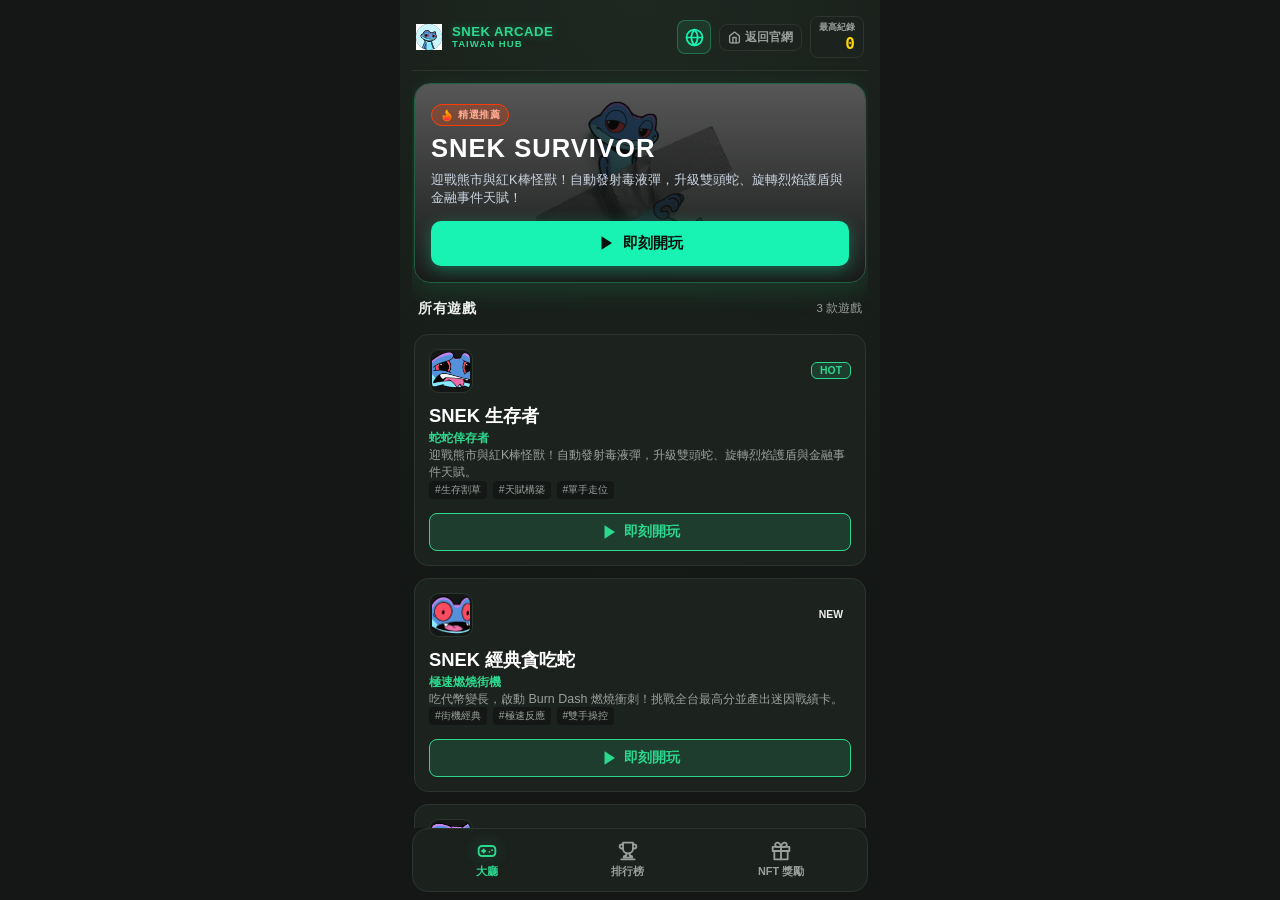
==== index.html @ 2b0ffa11 "deploy: build from Snek-Taiwan/web-game-code@4d75e9dde4fa12d580137df847d7a9fd43e0d3f2 Snek-Taiwan/we" ====
<!DOCTYPE html>
<html lang="zh-TW">
  <head>
    <meta charset="UTF-8" />
    <meta
      name="viewport"
      content="width=device-width, initial-scale=1.0, maximum-scale=1.0, user-scalable=no, viewport-fit=cover"
    />
    <meta name="apple-mobile-web-app-capable" content="yes" />
    <meta name="apple-mobile-web-app-status-bar-style" content="black-translucent" />
    <meta name="theme-color" content="#141715" />
    <title>SNEK Arcade | 台灣社群街機遊戲中心</title>
    <meta name="description" content="Cardano 最火熱的迷因遊戲大廳！即刻挑戰 SNEK Survivor 蛇蛇倖存者割草生存、SNEK Classic 貪食蛇與 SNEK Moon Run 登月衝天！" />

    <!-- Open Graph / Facebook / LINE / Telegram -->
    <meta property="og:type" content="website" />
    <meta property="og:url" content="https://www.snek.com.tw/game/" />
    <meta property="og:title" content="SNEK Arcade | 台灣社群街機遊戲中心" />
    <meta property="og:description" content="Cardano 最火熱的迷因遊戲大廳！即刻挑戰 SNEK Survivor 蛇蛇倖存者割草生存、SNEK Classic 貪食蛇與 SNEK Moon Run 登月衝天！" />
    <meta property="og:image" content="https://www.snek.com.tw/game/assets/banner/Snek%20Banana%201200x630.webp" />

    <!-- Twitter / X -->
    <meta name="twitter:card" content="summary_large_image" />
    <meta name="twitter:url" content="https://www.snek.com.tw/game/" />
    <meta name="twitter:title" content="SNEK Arcade | 台灣社群街機遊戲中心" />
    <meta name="twitter:description" content="Cardano 最火熱的迷因遊戲大廳！即刻挑戰 SNEK Survivor 蛇蛇倖存者割草生存、SNEK Classic 貪食蛇與 SNEK Moon Run 登月衝天！" />
    <meta name="twitter:image" content="https://www.snek.com.tw/game/assets/banner/Snek%20Banana%201200x630.webp" />

    <link rel="icon" type="image/svg+xml" href="./assets/token/Snek-Round-BG.svg" />
    <link rel="icon" type="image/x-icon" href="./favicon.ico" />
    <link rel="shortcut icon" href="./favicon.ico" />
    <link rel="apple-touch-icon" href="./assets/token/Snek-Round-BG.svg" />
    <script type="module" crossorigin src="./assets/index-CeaKxHdb.js"></script>
    <link rel="stylesheet" crossorigin href="./assets/index-CIVgGpfG.css">
  </head>
  <body>
    <div id="app"></div>
  </body>
</html>
---- assets/index-CIVgGpfG.css ----
:root{--bg-color:#141715;--surface-color:#1b211d;--surface-card:#1c221e;--surface-border:#2c362f;--surface-border-bright:#3e4c42;--primary-green:#2bd88e;--primary-glow:#2bd88e66;--accent-green:#18f2b2;--gold-color:gold;--danger-color:#ff1744;--fire-color:#ff3d00;--fire-glow:#ff3d0080;--text-main:#f0f0f0;--text-muted:#9aa19c;font-family:-apple-system,BlinkMacSystemFont,Segoe UI,Roboto,Helvetica,Arial,sans-serif}*{box-sizing:border-box;-webkit-user-select:none;user-select:none;-webkit-touch-callout:none;margin:0;padding:0}html,body{overscroll-behavior:none;background-color:var(--bg-color);width:100%;height:100dvh;max-height:100dvh;color:var(--text-main);overflow:hidden}body{justify-content:center;align-items:center;display:flex}#app{flex-direction:column;width:100%;min-width:0;max-width:min(100vw,480px);height:100dvh;display:flex;position:relative;overflow:hidden}.lobby-view{width:100%;height:100%;padding:max(8px, env(safe-area-inset-top)) 12px max(8px, env(safe-area-inset-bottom)) 12px;background:radial-gradient(circle at top,#1e2821 0%,#141715 70%);flex-direction:column;justify-content:space-between;display:flex}.lobby-header{border-bottom:1px solid var(--surface-border);flex-shrink:0;justify-content:space-between;align-items:center;width:100%;padding:8px 4px 12px;display:flex}.lobby-brand{color:inherit;cursor:pointer;-webkit-tap-highlight-color:#2bd88e33;align-items:center;gap:10px;text-decoration:none;transition:opacity .2s,transform .15s;display:flex}.lobby-brand:hover{opacity:.88;transform:translateY(-1px)}.lobby-brand:active{transform:scale(.97)}.brand-text-col{flex-direction:column;display:flex}.brand-badge{color:var(--primary-green);letter-spacing:1px;font-size:.6rem;font-weight:800}.lobby-header-right{flex-shrink:0;align-items:center;gap:8px;display:flex}.btn-back-website{background:var(--surface-card);border:1px solid var(--surface-border);color:var(--text-muted);white-space:nowrap;border-radius:8px;align-items:center;gap:4px;padding:5px 8px;font-size:.72rem;font-weight:700;text-decoration:none;transition:all .2s;display:inline-flex}.btn-back-website:hover{border-color:var(--primary-green);color:var(--accent-green);background:#2bd88e1f}.btn-back-website svg{flex-shrink:0}@media (width<=380px){.btn-back-website span{display:none}.btn-back-website{padding:5px 6px}}.lobby-user-stats{border:1px solid var(--surface-border);background:#1c221ebf;border-radius:8px;flex-direction:column;align-items:flex-end;padding:4px 8px;display:flex}.lobby-stat-label{color:var(--text-muted);font-size:.58rem;font-weight:700}.lobby-stat-val{color:var(--gold-color);font-family:monospace;font-size:1rem;font-weight:900}.lobby-scroll-content{-webkit-overflow-scrolling:touch;flex-direction:column;flex:1;gap:16px;min-height:0;padding:12px 2px;display:flex;overflow:hidden auto}.lobby-scroll-content::-webkit-scrollbar{width:4px}.lobby-scroll-content::-webkit-scrollbar-thumb{background:var(--surface-border);border-radius:4px}.lobby-hero-card{border:1px solid #2bd88e59;border-radius:16px;flex-shrink:0;width:100%;position:relative;overflow:hidden;box-shadow:0 8px 24px #2bd88e26}.hero-bg-wrapper{z-index:1;width:100%;height:100%;position:absolute;top:0;left:0}.hero-bg-img{object-fit:cover;filter:brightness(.4)saturate(1.2);width:100%;height:100%}.hero-overlay{background:linear-gradient(#14171533 0%,#141715f2 100%);width:100%;height:100%;position:absolute;top:0;left:0}.hero-content{z-index:2;flex-direction:column;gap:8px;padding:20px 16px 16px;display:flex;position:relative}.hero-pill{border:1px solid var(--fire-color);color:#ffab91;letter-spacing:.5px;background:#ff3d0040;border-radius:20px;align-items:center;gap:4px;width:fit-content;padding:3px 8px;font-size:.65rem;font-weight:900;display:inline-flex}.hero-pill svg{width:14px;height:14px}.hero-title{color:#fff;letter-spacing:1px;font-size:1.6rem;font-weight:900}.hero-desc{color:#cbd5e1;font-size:.8rem;line-height:1.4}.btn-hero-cta{background:var(--accent-green);color:#08110b;cursor:pointer;border:none;border-radius:10px;justify-content:center;align-items:center;gap:8px;margin-top:6px;padding:12px;font-size:.95rem;font-weight:900;transition:transform .1s,filter .15s;display:flex;box-shadow:0 4px 16px #18f2b259}.btn-hero-cta:active{transform:scale(.96)}.lobby-section-header{justify-content:space-between;align-items:center;padding:0 4px;display:flex}.section-title{color:var(--text-main);letter-spacing:.5px;font-size:.88rem;font-weight:800}.section-count{color:var(--text-muted);font-size:.72rem}.lobby-games-grid{flex-direction:column;gap:12px;padding-bottom:16px;display:flex}.game-card{background:var(--surface-card);border:1px solid var(--surface-border);cursor:pointer;border-radius:14px;flex-direction:column;gap:10px;padding:14px;transition:all .2s;display:flex}.game-card:hover{border-color:#2bd88e73}.game-card:active{transform:scale(.98)}.game-card.coming-soon{opacity:.85}.game-card-header{justify-content:space-between;align-items:center;display:flex}.game-card-icon{object-fit:cover;background:var(--bg-color);border:1px solid var(--surface-border);border-radius:10px;width:44px;height:44px;padding:2px}.game-card-badge{border-radius:6px;padding:2px 8px;font-size:.65rem;font-weight:900}.game-card-badge.hot{color:var(--primary-green);border:1px solid var(--primary-green);background:#2bd88e26}.game-card-badge.coming_soon{color:var(--text-muted);border:1px solid var(--surface-border-bright);background:#9aa19c1f}.game-card-title{color:#fff;font-size:1.15rem;font-weight:800}.game-card-subtitle{color:var(--primary-green);margin-top:-4px;font-size:.75rem;font-weight:600}.game-card-desc{color:var(--text-muted);font-size:.78rem;line-height:1.35}.game-card-tags{flex-wrap:wrap;gap:6px;display:flex}.game-tag{color:var(--text-muted);background:var(--bg-color);border-radius:4px;padding:2px 6px;font-size:.65rem}.game-card-footer{margin-top:4px}.btn-card-action{cursor:pointer;border:none;border-radius:8px;justify-content:center;align-items:center;gap:6px;width:100%;padding:9px;font-size:.85rem;font-weight:800;display:flex}.btn-card-action.btn-play{color:var(--primary-green);border:1px solid var(--primary-green);background:#2bd88e26}.btn-card-action.btn-soon{background:var(--surface-border);color:var(--text-muted);border:1px solid var(--surface-border-bright)}.lobby-bottom-bar{background:var(--surface-color);border:1px solid var(--surface-border);border-radius:16px;flex-shrink:0;justify-content:space-around;align-items:center;padding:8px 6px;display:flex}.lobby-tab-btn{color:var(--text-muted);cursor:pointer;background:0 0;border:none;border-radius:8px;flex-direction:column;align-items:center;gap:4px;padding:4px 16px;font-size:.68rem;font-weight:700;transition:all .15s;display:flex}.lobby-tab-btn svg{width:20px;height:20px}.lobby-tab-btn.active{color:var(--primary-green)}.lobby-tab-btn.active svg{filter:drop-shadow(0 0 8px var(--primary-glow))}.lobby-tab-btn:active{transform:scale(.92)}.lobby-info-modal p{color:#cbd5e1;text-align:left;font-size:.88rem;line-height:1.5}.game-view{width:100%;max-width:100%;height:100dvh;padding:max(8px, env(safe-area-inset-top)) 10px max(8px, env(safe-area-inset-bottom)) 10px;touch-action:none;flex-direction:column;justify-content:space-between;gap:8px;display:flex;overflow:hidden}.arcade-header{background:var(--surface-color);border:1px solid var(--surface-border);border-radius:12px;flex-wrap:nowrap;flex-shrink:0;justify-content:space-between;align-items:center;gap:6px;width:100%;padding:6px 10px;display:flex;overflow:hidden;box-shadow:0 4px 16px #00000080}.brand-section{flex-shrink:0;align-items:center;gap:6px;display:flex}.brand-meta-col{flex-direction:column;justify-content:center;align-items:flex-start;gap:2px;min-width:0;line-height:1.1;display:flex}.brand-logo{object-fit:contain;width:26px;height:26px}.brand-title{letter-spacing:.5px;color:var(--primary-green);text-shadow:0 0 8px var(--primary-glow);white-space:nowrap;font-size:.82rem;font-weight:900;line-height:1}.hud-stats{align-items:center;gap:8px;display:flex}.stat-item{flex-direction:column;align-items:center;display:flex}.stat-label{color:var(--text-muted);letter-spacing:.5px;font-size:.55rem;font-weight:700}.stat-value{color:#fff;font-family:monospace;font-size:1.05rem;font-weight:900;line-height:1.2}.stat-value.score{color:var(--primary-green);text-shadow:0 0 8px var(--primary-glow)}.stat-value.high-score{color:var(--gold-color)}@media (width<=360px){.stat-item.length-stat{display:none}}.hud-actions{flex-shrink:0;align-items:center;gap:6px;display:flex}.icon-btn{background:var(--surface-card);border:1px solid var(--surface-border);color:#fff;cursor:pointer;touch-action:manipulation;border-radius:8px;flex-shrink:0;justify-content:center;align-items:center;width:34px;height:34px;font-size:.95rem;transition:all .15s;display:flex}.icon-btn:active{background:var(--surface-border);transform:scale(.92)}.icon-btn.back-btn{border-color:var(--surface-border-bright);background:#1c221ecc}.icon-btn.back-btn:hover{border-color:var(--primary-green)}.icon-btn.lang-btn{letter-spacing:-.5px;color:var(--accent-green);background:#2bd88e1a;border-color:#2bd88e59;flex-shrink:0;width:34px;height:34px;padding:0;font-family:inherit;font-size:.72rem;font-weight:800}.icon-btn.lang-btn .svg-globe{width:19px;height:19px;stroke:var(--accent-green);transition:transform .25s,filter .2s}.icon-btn.lang-btn:hover .svg-globe{filter:drop-shadow(0 0 6px var(--primary-green));transform:rotate(20deg)scale(1.08)}.icon-btn.lang-btn:hover{border-color:var(--primary-green);box-shadow:0 0 8px var(--primary-glow);background:#2bd88e33}.svg-icon{transition:transform .15s,filter .15s;display:block}.icon-btn:hover .svg-icon,.icon-btn:active .svg-icon{filter:drop-shadow(0 0 6px var(--primary-green))}.icon-btn .svg-muted{color:#64748b}.turbo-boost-btn .svg-flame{filter:drop-shadow(0 0 10px #ff3d00b3);animation:1.8s ease-in-out infinite alternate flamePulse;display:block}@keyframes flamePulse{0%{filter:drop-shadow(0 0 6px #ff3d0080);transform:scale(.96)}to{filter:drop-shadow(0 0 14px #ff9100e6);transform:scale(1.06)}}body.is-pseudo-fullscreen{z-index:99999!important;background:#000!important;width:100vw!important;height:100dvh!important;position:fixed!important;inset:0!important;overflow:hidden!important}body.is-pseudo-fullscreen #app{width:100vw!important;max-width:none!important;height:100dvh!important;margin:0!important;padding:0!important}body.is-pseudo-fullscreen .game-view{padding:max(4px, env(safe-area-inset-top)) 6px max(4px, env(safe-area-inset-bottom)) 6px!important;height:100dvh!important}.canvas-container{flex:1;justify-content:center;align-items:center;width:100%;min-width:0;max-width:100%;min-height:0;display:flex;overflow:hidden}.canvas-wrapper{aspect-ratio:1;touch-action:none;background:#0f1310;border:1.5px solid #2bd88e40;border-radius:14px;width:100%;min-width:0;max-width:min(100%,440px);min-height:0;max-height:100%;position:relative;overflow:hidden;box-shadow:0 8px 30px #000000b3}.canvas-wrapper.survivor-wrapper{aspect-ratio:auto;border:1.5px solid #00e67659;border-radius:12px;width:100%;max-width:500px;height:100%;max-height:100%;position:relative;overflow:hidden;box-shadow:0 4px 24px #00e67626}.canvas-wrapper.moonrun-wrapper{aspect-ratio:440/560;max-width:min(100%,440px);max-height:min(100%,100dvh - 170px)}#game-canvas,#survivor-canvas,#moonrun-canvas{touch-action:none;width:100%;height:100%;display:block}.mobile-control-deck{flex-shrink:0;justify-content:space-between;align-items:center;width:100%;padding:4px 8px 8px;transition:opacity .2s,transform .2s;display:flex}.mobile-control-deck.deck-hidden{opacity:.15;pointer-events:none}.dpad-cross-container{flex-direction:column;justify-content:center;align-items:center;width:146px;height:146px;display:flex;position:relative}.dpad-cross-btn{-webkit-backdrop-filter:blur(8px);backdrop-filter:blur(8px);border:1px solid var(--surface-border);color:#fff;cursor:pointer;touch-action:none;background:#1c221ed9;justify-content:center;align-items:center;width:48px;height:48px;font-size:1.25rem;transition:background .1s,transform 80ms;display:flex}.dpad-cross-btn:active,.dpad-cross-btn.active{background:var(--primary-green);color:#000;box-shadow:0 0 16px var(--primary-glow);transform:scale(.92)}.dpad-up{border-radius:12px 12px 4px 4px}.dpad-down{border-radius:4px 4px 12px 12px}.dpad-middle-row{justify-content:center;align-items:center;width:100%;display:flex}.dpad-left{border-radius:12px 4px 4px 12px}.dpad-right{border-radius:4px 12px 12px 4px}.dpad-center-core{border:1px solid var(--surface-border);background:#141715f2;justify-content:center;align-items:center;width:48px;height:48px;display:flex}.turbo-btn-container{justify-content:center;align-items:center;padding-right:12px;display:flex}.turbo-boost-btn{border:2px solid var(--fire-color);width:90px;height:90px;box-shadow:0 0 16px var(--fire-glow);color:#fff;cursor:pointer;touch-action:none;background:radial-gradient(circle,#ff3d0059 0%,#1c221ef2 100%);border-radius:50%;flex-direction:column;justify-content:center;align-items:center;transition:transform 80ms,filter .15s;display:flex}.turbo-boost-btn:active,.turbo-boost-btn.active{background:var(--fire-color);transform:scale(.92);box-shadow:0 0 28px #ff3d00cc}.boost-text{letter-spacing:1px;color:#ffab91;margin-top:2px;font-size:.72rem;font-weight:900}.desktop-instructions{text-align:center;width:100%;color:var(--text-muted);justify-content:center;gap:12px;padding-bottom:4px;font-size:.75rem;display:none}.key-badge{background:var(--surface-card);color:#fff;border:1px solid var(--surface-border);border-radius:4px;padding:1px 5px;font-family:monospace;font-size:.7rem}@media (width>=769px){.desktop-instructions{display:flex}}.modal-overlay{-webkit-backdrop-filter:blur(8px);backdrop-filter:blur(8px);opacity:0;pointer-events:none;z-index:50;background:#0e110fe0;justify-content:center;align-items:center;width:100%;height:100%;padding:16px;transition:opacity .25s;display:flex;position:absolute;top:0;left:0}.modal-overlay.active{opacity:1;pointer-events:auto}.game-modal{background:var(--surface-color);text-align:center;border:1px solid #2bd88e66;border-radius:16px;flex-direction:column;gap:12px;width:100%;max-width:360px;max-height:96%;padding:20px 16px;display:flex;overflow-y:auto;box-shadow:0 12px 35px #0009}.modal-title{color:var(--danger-color);letter-spacing:1px;font-size:1.6rem;font-weight:900}.modal-title.new-record{color:var(--gold-color);text-shadow:0 0 12px #ffd70099}.modal-stats-grid{background:var(--bg-color);border:1px solid var(--surface-border);border-radius:10px;grid-template-columns:1fr 1fr;gap:8px;padding:12px;display:grid}.modal-stat-box{flex-direction:column;display:flex}.modal-stat-label{color:var(--text-muted);white-space:nowrap;text-overflow:ellipsis;max-width:100%;font-size:.7rem;overflow:hidden}.modal-stat-val{font-family:monospace;font-size:1.3rem;font-weight:900}.modal-stat-val.primary{color:var(--primary-green)}.modal-actions{flex-direction:column;gap:8px;display:flex}.btn-primary{background:var(--accent-green);color:#08110b;cursor:pointer;touch-action:manipulation;border:none;border-radius:10px;justify-content:center;align-items:center;gap:8px;padding:12px;font-size:1.05rem;font-weight:900;transition:transform .1s;display:flex}.btn-primary:active{transform:scale(.96)}.btn-secondary{background:var(--surface-card);color:#fff;border:1px solid var(--surface-border);cursor:pointer;touch-action:manipulation;border-radius:8px;justify-content:center;align-items:center;gap:6px;padding:9px;font-size:.85rem;font-weight:700;display:flex}.btn-secondary:active{background:var(--surface-border);transform:scale(.96)}.share-row{gap:8px;display:flex}.share-row .btn-secondary{flex:1}.victory-modal{background:radial-gradient(circle at 50% 10%,#231c0cfa,#0c1016fa);border:2px solid gold;max-width:400px;box-shadow:0 0 40px #ffd70073,inset 0 0 20px #ffd70026}.victory-crown-badge{filter:drop-shadow(0 0 16px #ffd700b3);margin-top:-6px;font-size:2.8rem;line-height:1;animation:2.4s ease-in-out infinite victoryCrownFloat}@keyframes victoryCrownFloat{0%,to{transform:translateY(0)scale(1)}50%{transform:translateY(-6px)scale(1.08)}}.victory-title{color:gold;text-shadow:0 0 16px #ffd700cc,0 0 32px #ff910080;letter-spacing:1.5px;margin:0;font-size:1.5rem}.victory-story-box{text-align:left;background:#ffd70014;border:1px solid #ffd70059;border-radius:12px;flex-direction:column;gap:8px;padding:12px 14px;display:flex}.story-badge{color:gold;letter-spacing:.5px;background:#ffd70033;border-radius:6px;align-self:flex-start;padding:2px 8px;font-size:.75rem;font-weight:800;display:inline-block}.story-desc{color:#f0f6fc;margin:0;font-size:.82rem;font-weight:500;line-height:1.55}.victory-share-btn{color:#0b0f14;background:linear-gradient(135deg,gold,#ff9100);border:none;font-weight:900;box-shadow:0 4px 18px #ffd70066}.victory-share-btn:hover{filter:brightness(1.1)}.survivor-hud-center{flex-direction:column;flex:1;gap:4px;min-width:60px;max-width:105px;margin:0 4px;display:flex}.bar-row{align-items:center;gap:6px;display:flex}.bar-tag{border-radius:3px;padding:1px 4px;font-size:.55rem;font-weight:900;line-height:1}.stage-pill{color:gold;letter-spacing:.5px;white-space:nowrap;background:#ffd70026;border:1px solid #ffd70066;border-radius:4px;padding:1px 5px;font-size:.52rem;font-weight:900}.bar-tag.hp-tag{color:#fff;background:#ff1744}.bar-tag.exp-tag{background:var(--primary-green);color:#000}.bar-tag.fever-tag{color:#000;background:#ff9100}.bar-tag.fever-tag.fever-active{color:#000;background:gold;animation:.5s infinite alternate fever-tag-pulse}@keyframes fever-tag-pulse{0%{transform:scale(1);box-shadow:0 0 4px #ff6d00}to{transform:scale(1.06);box-shadow:0 0 10px #ffea00}}.progress-track{background:var(--surface-card);border-radius:4px;flex:1;height:6px;position:relative;overflow:hidden}.progress-track.hp-track{border:1px solid #ffffff1f;border-radius:4px;height:12px;box-shadow:inset 0 1px 3px #00000080}.bar-val-text{letter-spacing:.3px;color:#fff;text-shadow:0 1px 2px #000000f2,0 0 3px #000000e6;pointer-events:none;z-index:2;-webkit-user-select:none;user-select:none;justify-content:center;align-items:center;width:100%;height:100%;font-family:inherit;font-size:.56rem;font-weight:900;line-height:1;display:flex;position:absolute;top:0;left:0}.bar-val-text.critical-low{color:#ff5252;text-shadow:0 0 6px #ff1744e6,0 1px 2px #000;animation:.6s infinite alternate hp-critical-pulse}@keyframes hp-critical-pulse{0%{opacity:.82;transform:scale(.97)}to{opacity:1;transform:scale(1.03)}}.progress-fill{height:100%;transition:width .15s}.progress-fill.hp-fill{background:linear-gradient(90deg,#ff1744,#ff5252)}.progress-fill.exp-fill{background:linear-gradient(90deg,#18f2b2,#5be399)}.progress-fill.fever-fill{background:linear-gradient(90deg,#ff9100,#ffea00)}.progress-fill.fever-fill.fever-burning{background:linear-gradient(90deg,#ff3d00,gold,#fff);animation:.4s infinite alternate fever-fire}@keyframes fever-fire{0%{filter:brightness()}to{filter:brightness(1.3)}}.macro-event-banner{z-index:20;pointer-events:none;-webkit-backdrop-filter:blur(8px);background:#141715f0;border:1.5px solid #ff1744;border-radius:8px;align-items:center;gap:8px;padding:5px 10px;transition:all .35s cubic-bezier(.16,1,.3,1);animation:.3s cubic-bezier(.16,1,.3,1) macroSlideDown;display:flex;position:absolute;top:8px;left:8px;right:8px;box-shadow:0 4px 20px #0009}.macro-event-banner.banner-intro{animation:.3s cubic-bezier(.16,1,.3,1) macroSlideDown}.macro-event-banner.banner-collapsed{border-width:1px;border-radius:13px;gap:6px;max-width:210px;height:26px;padding:2px 8px;animation:.35s cubic-bezier(.16,1,.3,1) macroCollapse;top:8px;left:auto;right:8px;box-shadow:0 2px 12px #00000073}@keyframes macroCollapse{0%{opacity:.85;transform:scale(1.08)}to{opacity:1;transform:scale(1)}}.macro-banner-icon.mini{border-radius:4px;width:18px;height:18px}.macro-name.mini{white-space:nowrap;text-overflow:ellipsis;max-width:110px;font-size:.68rem;font-weight:700;overflow:hidden}.macro-timer-pill.mini{border-radius:6px;padding:1px 5px;font-size:.6rem}@keyframes macroSlideDown{0%{opacity:0;transform:translateY(-24px)}to{opacity:1;transform:translateY(0)}}.macro-banner-icon{background:#0000004d;border:1px solid #ffffff26;border-radius:7px;flex-shrink:0;justify-content:center;align-items:center;width:28px;height:28px;display:flex}.macro-banner-content{flex-direction:column;flex:1;gap:1px;min-width:0;display:flex}.macro-banner-row{align-items:center;gap:6px;display:flex}.macro-pill{letter-spacing:.5px;text-transform:uppercase;color:#fff;background:#ffffff38;border-radius:4px;padding:1px 6px;font-size:.58rem;font-weight:900}.macro-name{color:#fff;font-size:.8rem;font-weight:800}.macro-timer-pill{color:#ffeb3b;font-variant-numeric:tabular-nums;background:#00000073;border:1px solid #ffeb3b59;border-radius:10px;margin-left:auto;padding:1px 6px;font-size:.7rem;font-weight:850}.macro-headline{color:#fff;text-shadow:0 1px 2px #000c;font-size:.73rem;font-weight:700;line-height:1.2}#levelup-modal{padding:12px 10px}.upgrade-modal{-webkit-backdrop-filter:blur(12px);backdrop-filter:blur(12px);scrollbar-width:none;-ms-overflow-style:none;text-align:center;background:#0e1420f5;border:1.5px solid #00e67680;border-radius:14px;gap:4px;width:95%;max-width:440px;max-height:96%;padding:12px 14px;overflow:hidden auto;box-shadow:0 16px 50px #000000e6,0 0 30px #00e67640}.upgrade-modal::-webkit-scrollbar{display:none}.upgrade-header-pill{color:#00e676;letter-spacing:.5px;background:#00e67626;border:1px solid #00e67699;border-radius:12px;margin:0 auto;padding:2px 10px;font-size:.78rem;font-weight:900;line-height:1.3;display:inline-block}.upgrade-modal-title{color:#fff;letter-spacing:.8px;margin:2px 0 6px;font-size:1.32rem;font-weight:900;line-height:1.25}.upgrade-cards-list{flex-direction:column;gap:10px;margin-top:6px;display:flex}.upgrade-card-btn{text-align:left;cursor:pointer;background:linear-gradient(135deg,#141c2cf2 0%,#0c121ef2 100%);border:1.5px solid #00e67659;border-radius:12px;align-items:center;gap:12px;padding:10px 14px;transition:all .18s;display:flex;box-shadow:0 4px 14px #00000080}.upgrade-card-btn:hover,.upgrade-card-btn:active{background:linear-gradient(135deg,#1e2c42fa 0%,#101a2afa 100%);border-color:#00e676;transform:translateY(-1px)scale(1.01);box-shadow:0 6px 20px #00e67659}.upgrade-card-icon-col{background:#00e6761f;border:1.5px solid #00e67666;border-radius:10px;flex-shrink:0;justify-content:center;align-items:center;width:48px;height:48px;display:flex}.upgrade-card-icon-col svg{width:32px;height:32px}.upgrade-card-info{flex:1;min-width:0}.upgrade-card-head{justify-content:space-between;align-items:center;gap:6px;min-width:0;line-height:1.25;display:flex}.upgrade-title{color:#fff;letter-spacing:.3px;white-space:nowrap;text-overflow:ellipsis;flex:1;min-width:0;font-size:1.15rem;font-weight:900;overflow:hidden}.upgrade-badge,.upgrade-cat{white-space:nowrap;border-radius:5px;flex-shrink:0;padding:2px 7px;font-size:.72rem;font-weight:800}.upgrade-badge.weapon,.upgrade-cat.weapon{color:#ff8a65;background:#ff3d0040;border:1px solid #ff572280}.upgrade-badge.stats,.upgrade-cat.stats{color:#80d8ff;background:#00b0ff40;border:1px solid #00b0ff80}.upgrade-badge.special,.upgrade-cat.special{color:gold;background:#ffd70040;border:1px solid #ffd70080}.upgrade-desc{color:#cbd5e1;margin-top:3px;font-size:.94rem;font-weight:600;line-height:1.42}.survivor-joystick-overlay{pointer-events:none;z-index:10;opacity:.32;flex-direction:column;justify-content:center;align-items:center;transition:opacity .25s;display:flex;position:absolute;bottom:24px;left:50%;transform:translate(-50%)}.survivor-joystick-overlay.active{opacity:.72}.survivor-joystick-overlay .joystick-base{-webkit-backdrop-filter:blur(4px);backdrop-filter:blur(4px);background:#0c121e40;border:1.5px solid #00e67640;border-radius:50%;justify-content:center;align-items:center;width:96px;height:96px;transition:transform .12s;display:flex;position:relative;box-shadow:0 0 16px #00e6761a,inset 0 0 12px #00e6760f}.survivor-joystick-overlay .joystick-base:after{content:"";pointer-events:none;border:1px dashed #ffffff29;border-radius:50%;width:58px;height:58px;position:absolute}.survivor-joystick-overlay.active .joystick-base{border-color:#00e6768c;box-shadow:0 0 20px #00e67640,inset 0 0 14px #00e6761f}.survivor-joystick-overlay .joystick-stick{-webkit-backdrop-filter:blur(2px);backdrop-filter:blur(2px);background:#00e67640;border:2px solid #ffffff8c;border-radius:50%;width:44px;height:44px;position:absolute;box-shadow:0 0 14px #00e67659}.survivor-joystick-overlay .joystick-stick:after{content:"";background:#ffffffb3;border-radius:50%;width:8px;height:8px;position:absolute;top:50%;left:50%;transform:translate(-50%,-50%);box-shadow:0 0 6px #00e67699}.survivor-joystick-overlay .joystick-hint{color:#ffffff80;text-shadow:0 1px 3px #000000e6;letter-spacing:.5px;margin-top:6px;font-size:.62rem;font-weight:700;transition:opacity .2s}.survivor-joystick-overlay.active .joystick-hint{opacity:0}.moonrun-touch-deck{gap:12px;width:100%;padding:8px 12px 12px;display:flex}.moonrun-steer-btn{-webkit-backdrop-filter:blur(8px);backdrop-filter:blur(8px);border:1.5px solid var(--surface-border);color:#fff;cursor:pointer;touch-action:none;background:#1c221ecc;border-radius:14px;flex:1;justify-content:center;align-items:center;gap:8px;height:68px;font-size:.95rem;font-weight:900;transition:transform 80ms,background .1s;display:flex}.moonrun-steer-btn:active,.moonrun-steer-btn.active{background:var(--primary-green);color:#000;box-shadow:0 0 16px var(--primary-glow);transform:scale(.96)}@media (width<=440px){.canvas-wrapper.survivor-wrapper{border-radius:10px;width:100%;max-width:100%;height:100%;max-height:100%}.arcade-header{flex-wrap:nowrap;gap:4px;padding:4px 6px}.brand-section{gap:3px;min-width:0}.brand-meta-col{gap:1px;min-width:0;max-width:68px}.brand-title{letter-spacing:-.2px;white-space:nowrap;text-overflow:ellipsis;font-size:.68rem;overflow:hidden}.stage-pill{padding:0 3px;font-size:.44rem;line-height:1.1}.hud-actions{flex-shrink:0;gap:4px}.icon-btn{flex-shrink:0;width:28px;height:28px}.icon-btn.lang-btn{width:28px;height:28px;padding:0}.icon-btn.lang-btn .svg-globe{width:16px;height:16px}.hud-stats{gap:4px}.stat-label{font-size:.48rem}.stat-value{font-size:.85rem}.survivor-hud-center{gap:2px;min-width:45px;max-width:88px;margin:0 2px}.progress-track.hp-track{height:11px}.bar-val-text{letter-spacing:.1px;font-size:.5rem}.macro-event-banner{gap:6px;padding:4px 7px;top:5px;left:5px;right:5px}.macro-banner-icon{width:24px;height:24px}.macro-banner-icon svg{width:17px;height:17px}.macro-pill{padding:1px 4px;font-size:.5rem}.macro-name{font-size:.7rem}.macro-timer-pill{padding:1px 5px;font-size:.6rem}.macro-headline{font-size:.65rem}#levelup-modal{padding:8px 6px}.upgrade-modal{gap:3px;max-width:96%;padding:10px}.upgrade-header-pill{padding:2px 8px;font-size:.74rem}.upgrade-modal-title{margin:2px 0 4px;font-size:1.22rem}.upgrade-cards-list{gap:8px;margin-top:4px}.upgrade-card-btn{border-radius:10px;gap:10px;padding:9px 11px}.upgrade-card-icon-col{width:44px;height:44px}.upgrade-card-icon-col svg{width:28px;height:28px}.upgrade-title{font-size:1.1rem}.upgrade-badge{padding:2px 6px;font-size:.7rem}.upgrade-desc{color:#e2e8f0;margin-top:2px;font-size:.9rem;font-weight:600;line-height:1.38}}.boss-select-overlay{z-index:60;-webkit-backdrop-filter:blur(10px);backdrop-filter:blur(10px);touch-action:pan-y;overscroll-behavior:contain;background:#0a0e0ceb}.boss-select-modal{-webkit-overflow-scrolling:touch;touch-action:pan-y;overscroll-behavior:contain;box-sizing:border-box;background:#161c18;border:1px solid #2bd88e73;flex-direction:column;width:95%;max-width:440px;max-height:90vh;padding:16px 14px;display:flex;overflow:hidden auto;box-shadow:0 16px 40px #000000bf}.boss-select-header{text-align:center;flex-shrink:0;margin-bottom:12px}.boss-select-title{letter-spacing:.05em;color:var(--primary-green);text-transform:uppercase;font-size:1.15rem;font-weight:900}.boss-select-subtitle{color:var(--text-muted);margin-top:3px;font-size:.78rem}.boss-select-quickstart{flex-direction:column;flex-shrink:0;gap:8px;width:100%;margin-bottom:12px;display:flex}.btn-resume-checkpoint{color:#1a0f00;cursor:pointer;box-sizing:border-box;touch-action:manipulation;text-align:left;background:linear-gradient(135deg,#92400e 0%,#d97706 40%,#f59e0b 80%,#fbbf24 100%);border:2px solid gold;border-radius:12px;justify-content:space-between;align-items:center;width:100%;padding:11px 13px;transition:all .2s cubic-bezier(.16,1,.3,1);animation:2.2s ease-in-out infinite pulse-resume-checkpoint;display:flex;position:relative;box-shadow:0 4px 18px #f59e0b73,inset 0 1px #ffffff80}@keyframes pulse-resume-checkpoint{0%,to{box-shadow:0 4px 18px #f59e0b73,inset 0 1px #ffffff80,0 0 #f59e0b99}50%{box-shadow:0 6px 26px #f59e0bbf,inset 0 1px #ffffffb3,0 0 0 4px #f59e0b4d}}.btn-resume-checkpoint:hover{background:linear-gradient(135deg,#d97706 0%,#f59e0b 60%,#fde047 100%);border-color:#fde047;transform:translateY(-2px);box-shadow:0 8px 28px #f59e0ba6,inset 0 1px #ffffffb3}.btn-resume-checkpoint:active{transform:translateY(1px)scale(.98);box-shadow:0 2px 8px #f59e0b66}.resume-checkpoint-left{flex:1;align-items:center;gap:10px;min-width:0;display:flex}.resume-checkpoint-icon-badge{background:#1f1300;border:1px solid #ffd70099;border-radius:9px;flex-shrink:0;justify-content:center;align-items:center;width:38px;height:38px;display:flex;box-shadow:0 2px 8px #00000059}.resume-checkpoint-play-svg{fill:gold;filter:drop-shadow(0 0 6px #ffd700cc);width:17px;height:17px;margin-left:2px}.resume-checkpoint-content{flex-direction:column;gap:1px;min-width:0;display:flex}.resume-checkpoint-title{color:#1a0f00;letter-spacing:.03em;white-space:nowrap;text-overflow:ellipsis;text-shadow:0 1px #ffffff59;font-size:1.02rem;font-weight:900;line-height:1.2;overflow:hidden}.resume-checkpoint-desc{color:#1a0f00d9;white-space:nowrap;text-overflow:ellipsis;font-size:.72rem;font-weight:700;line-height:1.2;overflow:hidden}.resume-checkpoint-action-badge{color:gold;letter-spacing:.05em;background:#1a0f00;border:1px solid #ffd70066;border-radius:8px;flex-shrink:0;align-items:center;gap:4px;padding:6px 10px;font-size:.76rem;font-weight:900;display:flex;box-shadow:0 2px 6px #0000004d}.resume-checkpoint-arrow-svg{stroke:gold;stroke-width:2.8px;fill:none;stroke-linecap:round;stroke-linejoin:round;width:14px;height:14px;transition:transform .2s}.btn-resume-checkpoint:hover .resume-checkpoint-arrow-svg{transform:translate(3px)}.btn-new-run{color:#03180e;cursor:pointer;box-sizing:border-box;touch-action:manipulation;text-align:left;background:linear-gradient(135deg,#059669 0%,#10b981 50%,#00e676 100%);border:2px solid #00e676;border-radius:12px;justify-content:space-between;align-items:center;width:100%;padding:11px 13px;transition:all .2s cubic-bezier(.16,1,.3,1);animation:2.4s ease-in-out infinite pulse-new-run;display:flex;position:relative;box-shadow:0 4px 18px #00e67666,inset 0 1px #ffffff80}@keyframes pulse-new-run{0%,to{box-shadow:0 4px 18px #00e67666,inset 0 1px #ffffff80,0 0 #00e67699}50%{box-shadow:0 6px 26px #00e676b3,inset 0 1px #ffffffb3,0 0 0 4px #00e6764d}}.btn-new-run:hover{background:linear-gradient(135deg,#10b981 0%,#00e676 60%,#69f0ae 100%);border-color:#69f0ae;transform:translateY(-2px);box-shadow:0 8px 28px #00e67699,inset 0 1px #ffffffb3}.btn-new-run:active{transform:translateY(1px)scale(.98);box-shadow:0 2px 8px #00e67666}.new-run-left{flex:1;align-items:center;gap:10px;min-width:0;display:flex}.new-run-icon-badge{background:#041d11;border:1px solid #00e67680;border-radius:9px;flex-shrink:0;justify-content:center;align-items:center;width:38px;height:38px;display:flex;box-shadow:0 2px 8px #00000059}.new-run-play-svg{fill:#00e676;filter:drop-shadow(0 0 6px #00e676cc);width:17px;height:17px;margin-left:2px}.new-run-content{flex-direction:column;gap:1px;min-width:0;display:flex}.new-run-title{color:#03180e;letter-spacing:.03em;white-space:nowrap;text-overflow:ellipsis;text-shadow:0 1px #ffffff59;font-size:1.02rem;font-weight:900;line-height:1.2;overflow:hidden}.new-run-desc{color:#03180ed1;white-space:nowrap;text-overflow:ellipsis;font-size:.72rem;font-weight:700;line-height:1.2;overflow:hidden}.new-run-action-badge{color:#00e676;letter-spacing:.05em;background:#03180e;border:1px solid #00e67666;border-radius:8px;flex-shrink:0;align-items:center;gap:4px;padding:6px 10px;font-size:.76rem;font-weight:900;display:flex;box-shadow:0 2px 6px #0000004d}.new-run-arrow-svg{stroke:#00e676;stroke-width:2.8px;fill:none;stroke-linecap:round;stroke-linejoin:round;width:14px;height:14px;transition:transform .2s}.btn-new-run:hover .new-run-arrow-svg{transform:translate(3px)}@media (width<=440px){.btn-resume-checkpoint,.btn-new-run{border-radius:10px;padding:9px 11px}.resume-checkpoint-left,.new-run-left{gap:8px}.resume-checkpoint-icon-badge,.new-run-icon-badge{width:34px;height:34px}.resume-checkpoint-play-svg,.new-run-play-svg{width:15px;height:15px}.resume-checkpoint-title,.new-run-title{font-size:.96rem}.resume-checkpoint-desc,.new-run-desc{font-size:.68rem}.resume-checkpoint-action-badge,.new-run-action-badge{padding:5px 8px;font-size:.72rem}}.boss-grid-2col{box-sizing:border-box;touch-action:pan-y;grid-template-columns:repeat(2,minmax(0,1fr));gap:10px;width:100%;margin-top:4px;padding:4px 2px 14px;display:grid;overflow:hidden visible}.boss-card{border:1px solid var(--surface-border);cursor:pointer;text-align:center;touch-action:manipulation;background:#1c221ed9;border-radius:8px;outline:none;flex-direction:column;justify-content:space-between;align-items:center;padding:10px 8px;transition:transform .15s,background .15s,border-color .15s,box-shadow .15s;display:flex;position:relative}.boss-card.unlocked{background:#1c221ef2;border-color:#2bd88e73}.boss-card.unlocked:hover{border-color:var(--primary-green);background:#232d26fa;transform:translateY(-2px);box-shadow:0 4px 12px #2bd88e40}.boss-card.unlocked:active{transform:scale(.97)}.boss-card.locked{opacity:.55;filter:grayscale();cursor:not-allowed;border-color:#ffffff0f}.boss-card.final-boss.unlocked{border-color:#ffd70099;box-shadow:0 0 10px #ffd7002e}.boss-card.final-boss.unlocked:hover{border-color:gold;box-shadow:0 0 16px #ffd70059}.boss-card-media{justify-content:center;align-items:center;width:100%;height:72px;margin-bottom:4px;display:flex;overflow:hidden}.boss-card-img{object-fit:contain;max-width:100%;max-height:100%;transition:transform .15s}.boss-card.locked .boss-card-img{filter:brightness(0)contrast(200%)}.boss-card-meta{flex-direction:column;align-items:center;gap:3px;width:100%;display:flex}.boss-card-stage{color:var(--text-muted);background:#ffffff14;border-radius:3px;padding:1px 5px;font-size:.64rem;font-weight:700}.boss-card-names{flex-direction:column;align-items:center;gap:1px;width:100%;display:flex;overflow:hidden}.boss-name-zh{color:var(--text-main);white-space:nowrap;text-overflow:ellipsis;max-width:100%;font-size:.84rem;font-weight:800;overflow:hidden}.boss-name-en{color:var(--text-muted);white-space:nowrap;text-overflow:ellipsis;text-transform:uppercase;letter-spacing:.02em;max-width:100%;font-size:.68rem;font-weight:600;overflow:hidden}.boss-card.final-boss .boss-name-zh{color:gold}.boss-card-badge{text-transform:uppercase;border-radius:3px;margin-top:2px;padding:2px 6px;font-size:.64rem;font-weight:700}.boss-card-badge.defeated{color:var(--primary-green);background:#2bd88e38;border:1px solid #2bd88e59}.boss-card-badge.locked{color:var(--text-muted);background:#9aa19c1f}
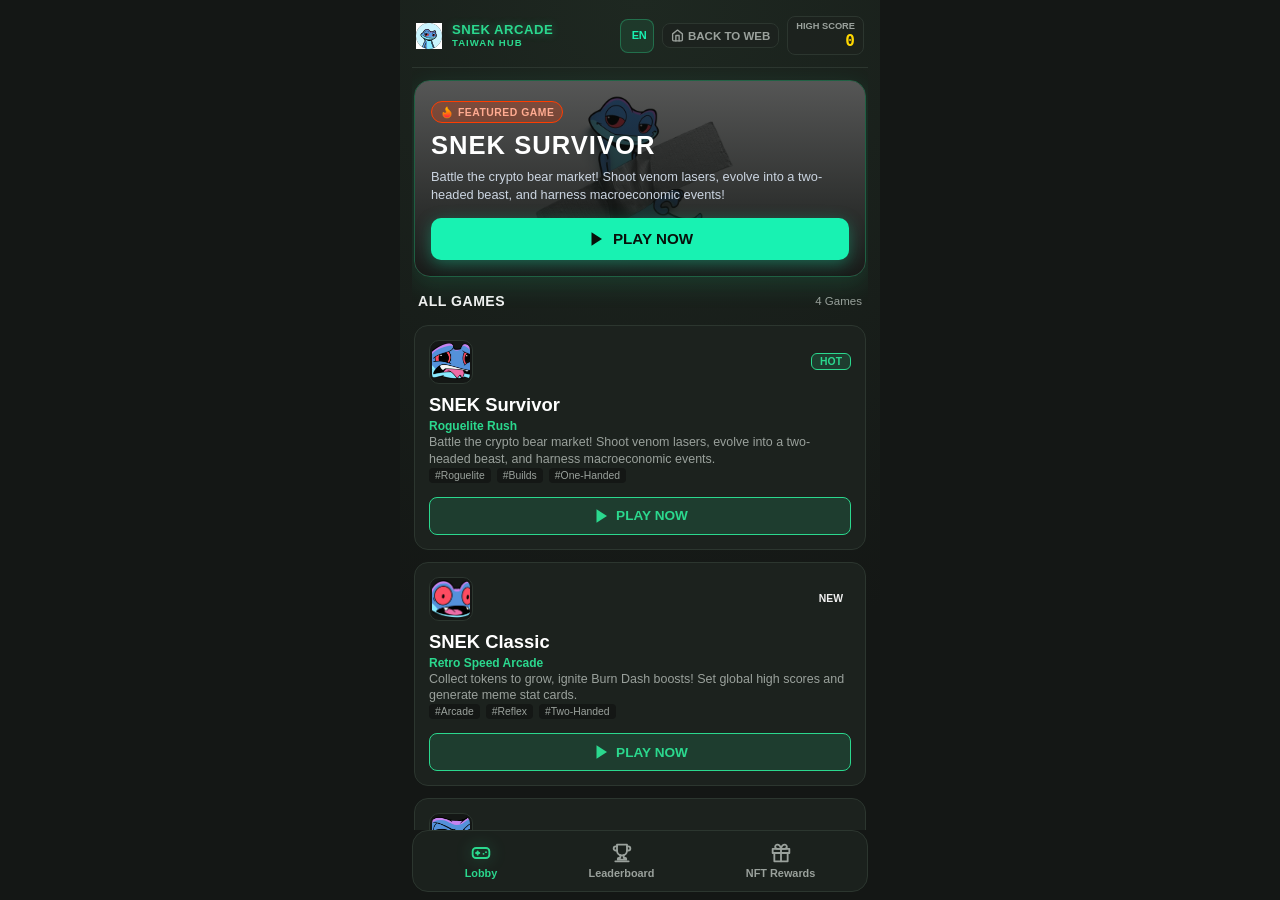
==== commit 63271d08: "deploy: build from Snek-Taiwan/web-game-code@08669924f535cba414716fd2777cb6396d25c6f8 Snek-Taiwan/we" ====
--- a/index.html
+++ b/index.html
@@ -30,8 +30,20 @@
     <link rel="icon" type="image/x-icon" href="./favicon.ico" />
     <link rel="shortcut icon" href="./favicon.ico" />
     <link rel="apple-touch-icon" href="./assets/token/Snek-Round-BG.svg" />
-    <script type="module" crossorigin src="./assets/index-CeaKxHdb.js"></script>
-    <link rel="stylesheet" crossorigin href="./assets/index-CIVgGpfG.css">
+
+    <!-- Google Analytics (GA4 / gtag) -->
+    <script async src="https://www.googletagmanager.com/gtag/js?id=G-6MBFKX8BKF"></script>
+    <script>
+      window.dataLayer = window.dataLayer || [];
+      function gtag(){dataLayer.push(arguments);}
+      gtag('js', new Date());
+      gtag('config', 'G-6MBFKX8BKF', {
+        send_page_view: false,
+        anonymize_ip: true,
+      });
+    </script>
+    <script type="module" crossorigin src="./assets/index-BT5RlR7V.js"></script>
+    <link rel="stylesheet" crossorigin href="./assets/index-D2gM2kUk.css">
   </head>
   <body>
     <div id="app"></div>
--- a/assets/index-D2gM2kUk.css
+++ b/assets/index-D2gM2kUk.css
@@ -0,0 +1 @@
+:root{--bg-color:#141715;--surface-color:#1b211d;--surface-card:#1c221e;--surface-border:#2c362f;--surface-border-bright:#3e4c42;--primary-green:#2bd88e;--primary-glow:#2bd88e66;--accent-green:#18f2b2;--gold-color:gold;--danger-color:#ff1744;--fire-color:#ff3d00;--fire-glow:#ff3d0080;--text-main:#f0f0f0;--text-muted:#9aa19c;font-family:-apple-system,BlinkMacSystemFont,Segoe UI,Roboto,Helvetica,Arial,sans-serif}*{box-sizing:border-box;-webkit-user-select:none;user-select:none;-webkit-touch-callout:none;margin:0;padding:0}html,body{overscroll-behavior:none;background-color:var(--bg-color);width:100%;height:100dvh;max-height:100dvh;color:var(--text-main);overflow:hidden}body{justify-content:center;align-items:center;display:flex}#app{flex-direction:column;width:100%;min-width:0;max-width:min(100vw,480px);height:100dvh;display:flex;position:relative;overflow:hidden}.lobby-view{width:100%;height:100%;padding:max(8px, env(safe-area-inset-top)) 12px max(8px, env(safe-area-inset-bottom)) 12px;background:radial-gradient(circle at top,#1e2821 0%,#141715 70%);flex-direction:column;justify-content:space-between;display:flex}.lobby-header{border-bottom:1px solid var(--surface-border);flex-shrink:0;justify-content:space-between;align-items:center;width:100%;padding:8px 4px 12px;display:flex}.lobby-brand{color:inherit;cursor:pointer;-webkit-tap-highlight-color:#2bd88e33;align-items:center;gap:10px;text-decoration:none;transition:opacity .2s,transform .15s;display:flex}.lobby-brand:hover{opacity:.88;transform:translateY(-1px)}.lobby-brand:active{transform:scale(.97)}.brand-text-col{flex-direction:column;display:flex}.brand-badge{color:var(--primary-green);letter-spacing:1px;font-size:.6rem;font-weight:800}.lobby-header-right{flex-shrink:0;align-items:center;gap:8px;display:flex}.btn-back-website{background:var(--surface-card);border:1px solid var(--surface-border);color:var(--text-muted);white-space:nowrap;border-radius:8px;align-items:center;gap:4px;padding:5px 8px;font-size:.72rem;font-weight:700;text-decoration:none;transition:all .2s;display:inline-flex}.btn-back-website:hover{border-color:var(--primary-green);color:var(--accent-green);background:#2bd88e1f}.btn-back-website svg{flex-shrink:0}@media (width<=380px){.btn-back-website span{display:none}.btn-back-website{padding:5px 6px}}.lobby-user-stats{border:1px solid var(--surface-border);background:#1c221ebf;border-radius:8px;flex-direction:column;align-items:flex-end;padding:4px 8px;display:flex}.lobby-stat-label{color:var(--text-muted);font-size:.58rem;font-weight:700}.lobby-stat-val{color:var(--gold-color);font-family:monospace;font-size:1rem;font-weight:900}.lobby-scroll-content{-webkit-overflow-scrolling:touch;flex-direction:column;flex:1;gap:16px;min-height:0;padding:12px 2px;display:flex;overflow:hidden auto}.lobby-scroll-content::-webkit-scrollbar{width:4px}.lobby-scroll-content::-webkit-scrollbar-thumb{background:var(--surface-border);border-radius:4px}.lobby-hero-card{border:1px solid #2bd88e59;border-radius:16px;flex-shrink:0;width:100%;position:relative;overflow:hidden;box-shadow:0 8px 24px #2bd88e26}.hero-bg-wrapper{z-index:1;width:100%;height:100%;position:absolute;top:0;left:0}.hero-bg-img{object-fit:cover;filter:brightness(.4)saturate(1.2);width:100%;height:100%}.hero-overlay{background:linear-gradient(#14171533 0%,#141715f2 100%);width:100%;height:100%;position:absolute;top:0;left:0}.hero-content{z-index:2;flex-direction:column;gap:8px;padding:20px 16px 16px;display:flex;position:relative}.hero-pill{border:1px solid var(--fire-color);color:#ffab91;letter-spacing:.5px;background:#ff3d0040;border-radius:20px;align-items:center;gap:4px;width:fit-content;padding:3px 8px;font-size:.65rem;font-weight:900;display:inline-flex}.hero-pill svg{width:14px;height:14px}.hero-title{color:#fff;letter-spacing:1px;font-size:1.6rem;font-weight:900}.hero-desc{color:#cbd5e1;font-size:.8rem;line-height:1.4}.btn-hero-cta{background:var(--accent-green);color:#08110b;cursor:pointer;border:none;border-radius:10px;justify-content:center;align-items:center;gap:8px;margin-top:6px;padding:12px;font-size:.95rem;font-weight:900;transition:transform .1s,filter .15s;display:flex;box-shadow:0 4px 16px #18f2b259}.btn-hero-cta:active{transform:scale(.96)}.lobby-section-header{justify-content:space-between;align-items:center;padding:0 4px;display:flex}.section-title{color:var(--text-main);letter-spacing:.5px;font-size:.88rem;font-weight:800}.section-count{color:var(--text-muted);font-size:.72rem}.lobby-games-grid{flex-direction:column;gap:12px;padding-bottom:16px;display:flex}.game-card{background:var(--surface-card);border:1px solid var(--surface-border);cursor:pointer;border-radius:14px;flex-direction:column;gap:10px;padding:14px;transition:all .2s;display:flex}.game-card:hover{border-color:#2bd88e73}.game-card:active{transform:scale(.98)}.game-card.coming-soon{opacity:.85}.game-card-header{justify-content:space-between;align-items:center;display:flex}.game-card-icon{object-fit:cover;background:var(--bg-color);border:1px solid var(--surface-border);border-radius:10px;width:44px;height:44px;padding:2px}.game-card-badge{border-radius:6px;padding:2px 8px;font-size:.65rem;font-weight:900}.game-card-badge.hot{color:var(--primary-green);border:1px solid var(--primary-green);background:#2bd88e26}.game-card-badge.coming_soon{color:var(--text-muted);border:1px solid var(--surface-border-bright);background:#9aa19c1f}.game-card-title{color:#fff;font-size:1.15rem;font-weight:800}.game-card-subtitle{color:var(--primary-green);margin-top:-4px;font-size:.75rem;font-weight:600}.game-card-desc{color:var(--text-muted);font-size:.78rem;line-height:1.35}.game-card-tags{flex-wrap:wrap;gap:6px;display:flex}.game-tag{color:var(--text-muted);background:var(--bg-color);border-radius:4px;padding:2px 6px;font-size:.65rem}.game-card-footer{margin-top:4px}.btn-card-action{cursor:pointer;border:none;border-radius:8px;justify-content:center;align-items:center;gap:6px;width:100%;padding:9px;font-size:.85rem;font-weight:800;display:flex}.btn-card-action.btn-play{color:var(--primary-green);border:1px solid var(--primary-green);background:#2bd88e26}.btn-card-action.btn-soon{background:var(--surface-border);color:var(--text-muted);border:1px solid var(--surface-border-bright)}.lobby-bottom-bar{background:var(--surface-color);border:1px solid var(--surface-border);border-radius:16px;flex-shrink:0;justify-content:space-around;align-items:center;padding:8px 6px;display:flex}.lobby-tab-btn{color:var(--text-muted);cursor:pointer;background:0 0;border:none;border-radius:8px;flex-direction:column;align-items:center;gap:4px;padding:4px 16px;font-size:.68rem;font-weight:700;transition:all .15s;display:flex}.lobby-tab-btn svg{width:20px;height:20px}.lobby-tab-btn.active{color:var(--primary-green)}.lobby-tab-btn.active svg{filter:drop-shadow(0 0 8px var(--primary-glow))}.lobby-tab-btn:active{transform:scale(.92)}.lobby-info-modal p{color:#cbd5e1;text-align:left;font-size:.88rem;line-height:1.5}.game-view{width:100%;max-width:100%;height:100dvh;padding:max(8px, env(safe-area-inset-top)) 10px max(8px, env(safe-area-inset-bottom)) 10px;touch-action:none;flex-direction:column;justify-content:space-between;gap:8px;display:flex;overflow:hidden}.arcade-header{background:var(--surface-color);border:1px solid var(--surface-border);border-radius:12px;flex-wrap:nowrap;flex-shrink:0;justify-content:space-between;align-items:center;gap:6px;width:100%;padding:6px 10px;display:flex;overflow:hidden;box-shadow:0 4px 16px #00000080}.brand-section{flex-shrink:0;align-items:center;gap:6px;display:flex}.brand-meta-col{flex-direction:column;justify-content:center;align-items:flex-start;gap:2px;min-width:0;line-height:1.1;display:flex}.brand-logo{object-fit:contain;width:26px;height:26px}.brand-title{letter-spacing:.5px;color:var(--primary-green);text-shadow:0 0 8px var(--primary-glow);white-space:nowrap;font-size:.82rem;font-weight:900;line-height:1}.hud-stats{align-items:center;gap:8px;display:flex}.stat-item{flex-direction:column;align-items:center;display:flex}.stat-label{color:var(--text-muted);letter-spacing:.5px;font-size:.55rem;font-weight:700}.stat-value{color:#fff;font-family:monospace;font-size:1.05rem;font-weight:900;line-height:1.2}.stat-value.score{color:var(--primary-green);text-shadow:0 0 8px var(--primary-glow)}.stat-value.high-score{color:var(--gold-color)}@media (width<=360px){.stat-item.length-stat{display:none}}.hud-actions{flex-shrink:0;align-items:center;gap:6px;display:flex}.icon-btn{background:var(--surface-card);border:1px solid var(--surface-border);color:#fff;cursor:pointer;touch-action:manipulation;border-radius:8px;flex-shrink:0;justify-content:center;align-items:center;width:34px;height:34px;font-size:.95rem;transition:all .15s;display:flex}.icon-btn:active{background:var(--surface-border);transform:scale(.92)}.icon-btn.back-btn{border-color:var(--surface-border-bright);background:#1c221ecc}.icon-btn.back-btn:hover{border-color:var(--primary-green)}.icon-btn.lang-btn{letter-spacing:-.5px;color:var(--accent-green);background:#2bd88e1a;border-color:#2bd88e59;flex-shrink:0;width:34px;height:34px;padding:0;font-family:inherit;font-size:.72rem;font-weight:800}.icon-btn.lang-btn .svg-globe{width:19px;height:19px;stroke:var(--accent-green);transition:transform .25s,filter .2s}.icon-btn.lang-btn:hover .svg-globe{filter:drop-shadow(0 0 6px var(--primary-green));transform:rotate(20deg)scale(1.08)}.icon-btn.lang-btn:hover{border-color:var(--primary-green);box-shadow:0 0 8px var(--primary-glow);background:#2bd88e33}.svg-icon{transition:transform .15s,filter .15s;display:block}.icon-btn:hover .svg-icon,.icon-btn:active .svg-icon{filter:drop-shadow(0 0 6px var(--primary-green))}.icon-btn .svg-muted{color:#64748b}.turbo-boost-btn .svg-flame{filter:drop-shadow(0 0 10px #ff3d00b3);animation:1.8s ease-in-out infinite alternate flamePulse;display:block}@keyframes flamePulse{0%{filter:drop-shadow(0 0 6px #ff3d0080);transform:scale(.96)}to{filter:drop-shadow(0 0 14px #ff9100e6);transform:scale(1.06)}}body.is-pseudo-fullscreen{z-index:99999!important;background:#000!important;width:100vw!important;height:100dvh!important;position:fixed!important;inset:0!important;overflow:hidden!important}body.is-pseudo-fullscreen #app{width:100vw!important;max-width:none!important;height:100dvh!important;margin:0!important;padding:0!important}body.is-pseudo-fullscreen .game-view{padding:max(4px, env(safe-area-inset-top)) 6px max(4px, env(safe-area-inset-bottom)) 6px!important;height:100dvh!important}.canvas-container{flex:1;justify-content:center;align-items:center;width:100%;min-width:0;max-width:100%;min-height:0;display:flex;overflow:hidden}.canvas-wrapper{aspect-ratio:1;touch-action:none;background:#0f1310;border:1.5px solid #2bd88e40;border-radius:14px;width:100%;min-width:0;max-width:min(100%,440px);min-height:0;max-height:100%;position:relative;overflow:hidden;box-shadow:0 8px 30px #000000b3}.canvas-wrapper.survivor-wrapper{aspect-ratio:auto;border:1.5px solid #00e67659;border-radius:12px;width:100%;max-width:500px;height:100%;max-height:100%;position:relative;overflow:hidden;box-shadow:0 4px 24px #00e67626}.canvas-wrapper.moonrun-wrapper{aspect-ratio:440/560;max-width:min(100%,440px);max-height:min(100%,100dvh - 170px)}#game-canvas,#survivor-canvas,#moonrun-canvas{touch-action:none;width:100%;height:100%;display:block}.mobile-control-deck{flex-shrink:0;justify-content:space-between;align-items:center;width:100%;padding:4px 8px 8px;transition:opacity .2s,transform .2s;display:flex}.mobile-control-deck.deck-hidden{opacity:.15;pointer-events:none}.dpad-cross-container{flex-direction:column;justify-content:center;align-items:center;width:146px;height:146px;display:flex;position:relative}.dpad-cross-btn{-webkit-backdrop-filter:blur(8px);backdrop-filter:blur(8px);border:1px solid var(--surface-border);color:#fff;cursor:pointer;touch-action:none;background:#1c221ed9;justify-content:center;align-items:center;width:48px;height:48px;font-size:1.25rem;transition:background .1s,transform 80ms;display:flex}.dpad-cross-btn:active,.dpad-cross-btn.active{background:var(--primary-green);color:#000;box-shadow:0 0 16px var(--primary-glow);transform:scale(.92)}.dpad-up{border-radius:12px 12px 4px 4px}.dpad-down{border-radius:4px 4px 12px 12px}.dpad-middle-row{justify-content:center;align-items:center;width:100%;display:flex}.dpad-left{border-radius:12px 4px 4px 12px}.dpad-right{border-radius:4px 12px 12px 4px}.dpad-center-core{border:1px solid var(--surface-border);background:#141715f2;justify-content:center;align-items:center;width:48px;height:48px;display:flex}.turbo-btn-container{justify-content:center;align-items:center;padding-right:12px;display:flex}.turbo-boost-btn{border:2px solid var(--fire-color);width:90px;height:90px;box-shadow:0 0 16px var(--fire-glow);color:#fff;cursor:pointer;touch-action:none;background:radial-gradient(circle,#ff3d0059 0%,#1c221ef2 100%);border-radius:50%;flex-direction:column;justify-content:center;align-items:center;transition:transform 80ms,filter .15s;display:flex}.turbo-boost-btn:active,.turbo-boost-btn.active{background:var(--fire-color);transform:scale(.92);box-shadow:0 0 28px #ff3d00cc}.boost-text{letter-spacing:1px;color:#ffab91;margin-top:2px;font-size:.72rem;font-weight:900}.desktop-instructions{text-align:center;width:100%;color:var(--text-muted);justify-content:center;gap:12px;padding-bottom:4px;font-size:.75rem;display:none}.key-badge{background:var(--surface-card);color:#fff;border:1px solid var(--surface-border);border-radius:4px;padding:1px 5px;font-family:monospace;font-size:.7rem}@media (width>=769px){.desktop-instructions{display:flex}}.modal-overlay{-webkit-backdrop-filter:blur(8px);backdrop-filter:blur(8px);opacity:0;pointer-events:none;z-index:50;background:#0e110fe0;justify-content:center;align-items:center;width:100%;height:100%;padding:16px;transition:opacity .25s;display:flex;position:absolute;top:0;left:0}.modal-overlay.active{opacity:1;pointer-events:auto}.game-modal{background:var(--surface-color);text-align:center;border:1px solid #2bd88e66;border-radius:16px;flex-direction:column;gap:12px;width:100%;max-width:360px;max-height:96%;padding:20px 16px;display:flex;overflow-y:auto;box-shadow:0 12px 35px #0009}.modal-title{color:var(--danger-color);letter-spacing:1px;font-size:1.6rem;font-weight:900}.modal-title.new-record{color:var(--gold-color);text-shadow:0 0 12px #ffd70099}.modal-stats-grid{background:var(--bg-color);border:1px solid var(--surface-border);border-radius:10px;grid-template-columns:1fr 1fr;gap:8px;padding:12px;display:grid}.modal-stat-box{flex-direction:column;display:flex}.modal-stat-label{color:var(--text-muted);white-space:nowrap;text-overflow:ellipsis;max-width:100%;font-size:.7rem;overflow:hidden}.modal-stat-val{font-family:monospace;font-size:1.3rem;font-weight:900}.modal-stat-val.primary{color:var(--primary-green)}.modal-actions{flex-direction:column;gap:8px;display:flex}.btn-primary{background:var(--accent-green);color:#08110b;cursor:pointer;touch-action:manipulation;border:none;border-radius:10px;justify-content:center;align-items:center;gap:8px;padding:12px;font-size:1.05rem;font-weight:900;transition:transform .1s;display:flex}.btn-primary:active{transform:scale(.96)}.btn-secondary{background:var(--surface-card);color:#fff;border:1px solid var(--surface-border);cursor:pointer;touch-action:manipulation;border-radius:8px;justify-content:center;align-items:center;gap:6px;padding:9px;font-size:.85rem;font-weight:700;display:flex}.btn-secondary:active{background:var(--surface-border);transform:scale(.96)}.share-row{gap:8px;display:flex}.share-row .btn-secondary{flex:1}.victory-modal{background:radial-gradient(circle at 50% 10%,#231c0cfa,#0c1016fa);border:2px solid gold;max-width:400px;box-shadow:0 0 40px #ffd70073,inset 0 0 20px #ffd70026}.victory-crown-badge{filter:drop-shadow(0 0 16px #ffd700b3);margin-top:-6px;font-size:2.8rem;line-height:1;animation:2.4s ease-in-out infinite victoryCrownFloat}@keyframes victoryCrownFloat{0%,to{transform:translateY(0)scale(1)}50%{transform:translateY(-6px)scale(1.08)}}.victory-title{color:gold;text-shadow:0 0 16px #ffd700cc,0 0 32px #ff910080;letter-spacing:1.5px;margin:0;font-size:1.5rem}.victory-story-box{text-align:left;background:#ffd70014;border:1px solid #ffd70059;border-radius:12px;flex-direction:column;gap:8px;padding:12px 14px;display:flex}.story-badge{color:gold;letter-spacing:.5px;background:#ffd70033;border-radius:6px;align-self:flex-start;padding:2px 8px;font-size:.75rem;font-weight:800;display:inline-block}.story-desc{color:#f0f6fc;margin:0;font-size:.82rem;font-weight:500;line-height:1.55}.victory-share-btn{color:#0b0f14;background:linear-gradient(135deg,gold,#ff9100);border:none;font-weight:900;box-shadow:0 4px 18px #ffd70066}.victory-share-btn:hover{filter:brightness(1.1)}.survivor-hud-center{flex-direction:column;flex:1;gap:4px;min-width:60px;max-width:105px;margin:0 4px;display:flex}.bar-row{align-items:center;gap:6px;display:flex}.bar-tag{border-radius:3px;padding:1px 4px;font-size:.55rem;font-weight:900;line-height:1}.stage-pill{color:gold;letter-spacing:.5px;white-space:nowrap;background:#ffd70026;border:1px solid #ffd70066;border-radius:4px;padding:1px 5px;font-size:.52rem;font-weight:900}.bar-tag.hp-tag{color:#fff;background:#ff1744}.bar-tag.exp-tag{background:var(--primary-green);color:#000}.bar-tag.fever-tag{color:#000;background:#ff9100}.bar-tag.fever-tag.fever-active{color:#000;background:gold;animation:.5s infinite alternate fever-tag-pulse}@keyframes fever-tag-pulse{0%{transform:scale(1);box-shadow:0 0 4px #ff6d00}to{transform:scale(1.06);box-shadow:0 0 10px #ffea00}}.progress-track{background:var(--surface-card);border-radius:4px;flex:1;height:6px;position:relative;overflow:hidden}.progress-track.hp-track{border:1px solid #ffffff1f;border-radius:4px;height:12px;box-shadow:inset 0 1px 3px #00000080}.bar-val-text{letter-spacing:.3px;color:#fff;text-shadow:0 1px 2px #000000f2,0 0 3px #000000e6;pointer-events:none;z-index:2;-webkit-user-select:none;user-select:none;justify-content:center;align-items:center;width:100%;height:100%;font-family:inherit;font-size:.56rem;font-weight:900;line-height:1;display:flex;position:absolute;top:0;left:0}.bar-val-text.critical-low{color:#ff5252;text-shadow:0 0 6px #ff1744e6,0 1px 2px #000;animation:.6s infinite alternate hp-critical-pulse}@keyframes hp-critical-pulse{0%{opacity:.82;transform:scale(.97)}to{opacity:1;transform:scale(1.03)}}.progress-fill{height:100%;transition:width .15s}.progress-fill.hp-fill{background:linear-gradient(90deg,#ff1744,#ff5252)}.progress-fill.exp-fill{background:linear-gradient(90deg,#18f2b2,#5be399)}.progress-fill.fever-fill{background:linear-gradient(90deg,#ff9100,#ffea00)}.progress-fill.fever-fill.fever-burning{background:linear-gradient(90deg,#ff3d00,gold,#fff);animation:.4s infinite alternate fever-fire}@keyframes fever-fire{0%{filter:brightness()}to{filter:brightness(1.3)}}.macro-event-banner{z-index:20;pointer-events:none;-webkit-backdrop-filter:blur(8px);background:#141715f0;border:1.5px solid #ff1744;border-radius:8px;align-items:center;gap:8px;padding:5px 10px;transition:all .35s cubic-bezier(.16,1,.3,1);animation:.3s cubic-bezier(.16,1,.3,1) macroSlideDown;display:flex;position:absolute;top:8px;left:8px;right:8px;box-shadow:0 4px 20px #0009}.macro-event-banner.banner-intro{animation:.3s cubic-bezier(.16,1,.3,1) macroSlideDown}.macro-event-banner.banner-collapsed{border-width:1px;border-radius:13px;gap:6px;max-width:210px;height:26px;padding:2px 8px;animation:.35s cubic-bezier(.16,1,.3,1) macroCollapse;top:8px;left:auto;right:8px;box-shadow:0 2px 12px #00000073}@keyframes macroCollapse{0%{opacity:.85;transform:scale(1.08)}to{opacity:1;transform:scale(1)}}.macro-banner-icon.mini{border-radius:4px;width:18px;height:18px}.macro-name.mini{white-space:nowrap;text-overflow:ellipsis;max-width:110px;font-size:.68rem;font-weight:700;overflow:hidden}.macro-timer-pill.mini{border-radius:6px;padding:1px 5px;font-size:.6rem}@keyframes macroSlideDown{0%{opacity:0;transform:translateY(-24px)}to{opacity:1;transform:translateY(0)}}.macro-banner-icon{background:#0000004d;border:1px solid #ffffff26;border-radius:7px;flex-shrink:0;justify-content:center;align-items:center;width:28px;height:28px;display:flex}.macro-banner-content{flex-direction:column;flex:1;gap:1px;min-width:0;display:flex}.macro-banner-row{align-items:center;gap:6px;display:flex}.macro-pill{letter-spacing:.5px;text-transform:uppercase;color:#fff;background:#ffffff38;border-radius:4px;padding:1px 6px;font-size:.58rem;font-weight:900}.macro-name{color:#fff;font-size:.8rem;font-weight:800}.macro-timer-pill{color:#ffeb3b;font-variant-numeric:tabular-nums;background:#00000073;border:1px solid #ffeb3b59;border-radius:10px;margin-left:auto;padding:1px 6px;font-size:.7rem;font-weight:850}.macro-headline{color:#fff;text-shadow:0 1px 2px #000c;font-size:.73rem;font-weight:700;line-height:1.2}#levelup-modal{padding:12px 10px}.upgrade-modal{-webkit-backdrop-filter:blur(12px);backdrop-filter:blur(12px);scrollbar-width:none;-ms-overflow-style:none;text-align:center;background:#0e1420f5;border:1.5px solid #00e67680;border-radius:14px;gap:4px;width:95%;max-width:440px;max-height:96%;padding:12px 14px;overflow:hidden auto;box-shadow:0 16px 50px #000000e6,0 0 30px #00e67640}.upgrade-modal::-webkit-scrollbar{display:none}.upgrade-header-pill{color:#00e676;letter-spacing:.5px;background:#00e67626;border:1px solid #00e67699;border-radius:12px;margin:0 auto;padding:2px 10px;font-size:.78rem;font-weight:900;line-height:1.3;display:inline-block}.upgrade-modal-title{color:#fff;letter-spacing:.8px;margin:2px 0 6px;font-size:1.32rem;font-weight:900;line-height:1.25}.upgrade-cards-list{flex-direction:column;gap:10px;margin-top:6px;display:flex}.upgrade-card-btn{text-align:left;cursor:pointer;background:linear-gradient(135deg,#141c2cf2 0%,#0c121ef2 100%);border:1.5px solid #00e67659;border-radius:12px;align-items:center;gap:12px;padding:10px 14px;transition:all .18s;display:flex;box-shadow:0 4px 14px #00000080}.upgrade-card-btn:hover,.upgrade-card-btn:active{background:linear-gradient(135deg,#1e2c42fa 0%,#101a2afa 100%);border-color:#00e676;transform:translateY(-1px)scale(1.01);box-shadow:0 6px 20px #00e67659}.upgrade-card-icon-col{background:#00e6761f;border:1.5px solid #00e67666;border-radius:10px;flex-shrink:0;justify-content:center;align-items:center;width:48px;height:48px;display:flex}.upgrade-card-icon-col svg{width:32px;height:32px}.upgrade-card-info{flex:1;min-width:0}.upgrade-card-head{justify-content:space-between;align-items:center;gap:6px;min-width:0;line-height:1.25;display:flex}.upgrade-title{color:#fff;letter-spacing:.3px;white-space:nowrap;text-overflow:ellipsis;flex:1;min-width:0;font-size:1.15rem;font-weight:900;overflow:hidden}.upgrade-badge,.upgrade-cat{white-space:nowrap;border-radius:5px;flex-shrink:0;padding:2px 7px;font-size:.72rem;font-weight:800}.upgrade-badge.weapon,.upgrade-cat.weapon{color:#ff8a65;background:#ff3d0040;border:1px solid #ff572280}.upgrade-badge.stats,.upgrade-cat.stats{color:#80d8ff;background:#00b0ff40;border:1px solid #00b0ff80}.upgrade-badge.special,.upgrade-cat.special{color:gold;background:#ffd70040;border:1px solid #ffd70080}.upgrade-desc{color:#cbd5e1;margin-top:3px;font-size:.94rem;font-weight:600;line-height:1.42}.survivor-joystick-overlay{pointer-events:none;z-index:10;opacity:.32;flex-direction:column;justify-content:center;align-items:center;transition:opacity .25s;display:flex;position:absolute;bottom:24px;left:50%;transform:translate(-50%)}.survivor-joystick-overlay.active{opacity:.72}.survivor-joystick-overlay .joystick-base{-webkit-backdrop-filter:blur(4px);backdrop-filter:blur(4px);background:#0c121e40;border:1.5px solid #00e67640;border-radius:50%;justify-content:center;align-items:center;width:96px;height:96px;transition:transform .12s;display:flex;position:relative;box-shadow:0 0 16px #00e6761a,inset 0 0 12px #00e6760f}.survivor-joystick-overlay .joystick-base:after{content:"";pointer-events:none;border:1px dashed #ffffff29;border-radius:50%;width:58px;height:58px;position:absolute}.survivor-joystick-overlay.active .joystick-base{border-color:#00e6768c;box-shadow:0 0 20px #00e67640,inset 0 0 14px #00e6761f}.survivor-joystick-overlay .joystick-stick{-webkit-backdrop-filter:blur(2px);backdrop-filter:blur(2px);background:#00e67640;border:2px solid #ffffff8c;border-radius:50%;width:44px;height:44px;position:absolute;box-shadow:0 0 14px #00e67659}.survivor-joystick-overlay .joystick-stick:after{content:"";background:#ffffffb3;border-radius:50%;width:8px;height:8px;position:absolute;top:50%;left:50%;transform:translate(-50%,-50%);box-shadow:0 0 6px #00e67699}.survivor-joystick-overlay .joystick-hint{color:#ffffff80;text-shadow:0 1px 3px #000000e6;letter-spacing:.5px;margin-top:6px;font-size:.62rem;font-weight:700;transition:opacity .2s}.survivor-joystick-overlay.active .joystick-hint{opacity:0}.moonrun-touch-deck{gap:12px;width:100%;padding:8px 12px 12px;display:flex}.moonrun-steer-btn{-webkit-backdrop-filter:blur(8px);backdrop-filter:blur(8px);border:1.5px solid var(--surface-border);color:#fff;cursor:pointer;touch-action:none;background:#1c221ecc;border-radius:14px;flex:1;justify-content:center;align-items:center;gap:8px;height:68px;font-size:.95rem;font-weight:900;transition:transform 80ms,background .1s;display:flex}.moonrun-steer-btn:active,.moonrun-steer-btn.active{background:var(--primary-green);color:#000;box-shadow:0 0 16px var(--primary-glow);transform:scale(.96)}@media (width<=440px){.canvas-wrapper.survivor-wrapper{border-radius:10px;width:100%;max-width:100%;height:100%;max-height:100%}.arcade-header{flex-wrap:nowrap;gap:4px;padding:4px 6px}.brand-section{gap:3px;min-width:0}.brand-meta-col{gap:1px;min-width:0;max-width:68px}.brand-title{letter-spacing:-.2px;white-space:nowrap;text-overflow:ellipsis;font-size:.68rem;overflow:hidden}.stage-pill{padding:0 3px;font-size:.44rem;line-height:1.1}.hud-actions{flex-shrink:0;gap:4px}.icon-btn{flex-shrink:0;width:28px;height:28px}.icon-btn.lang-btn{width:28px;height:28px;padding:0}.icon-btn.lang-btn .svg-globe{width:16px;height:16px}.icon-btn.status-btn{gap:2px;height:26px;padding:1px 5px;width:auto!important}.icon-btn.status-btn .btn-text{font-size:.56rem}.icon-btn.status-btn svg{width:11px;height:11px}.hud-stats{gap:4px}.stat-label{font-size:.48rem}.stat-value{font-size:.85rem}.survivor-hud-center{gap:2px;min-width:45px;max-width:88px;margin:0 2px}.progress-track.hp-track{height:11px}.bar-val-text{letter-spacing:.1px;font-size:.5rem}.macro-event-banner{gap:6px;padding:4px 7px;top:5px;left:5px;right:5px}.macro-banner-icon{width:24px;height:24px}.macro-banner-icon svg{width:17px;height:17px}.macro-pill{padding:1px 4px;font-size:.5rem}.macro-name{font-size:.7rem}.macro-timer-pill{padding:1px 5px;font-size:.6rem}.macro-headline{font-size:.65rem}#levelup-modal{padding:8px 6px}.upgrade-modal{gap:3px;max-width:96%;padding:10px}.upgrade-header-pill{padding:2px 8px;font-size:.74rem}.upgrade-modal-title{margin:2px 0 4px;font-size:1.22rem}.upgrade-cards-list{gap:8px;margin-top:4px}.upgrade-card-btn{border-radius:10px;gap:10px;padding:9px 11px}.upgrade-card-icon-col{width:44px;height:44px}.upgrade-card-icon-col svg{width:28px;height:28px}.upgrade-title{font-size:1.1rem}.upgrade-badge{padding:2px 6px;font-size:.7rem}.upgrade-desc{color:#e2e8f0;margin-top:2px;font-size:.9rem;font-weight:600;line-height:1.38}}.boss-select-overlay{z-index:60;-webkit-backdrop-filter:blur(10px);backdrop-filter:blur(10px);touch-action:pan-y;overscroll-behavior:contain;background:#0a0e0ceb}.boss-select-modal{-webkit-overflow-scrolling:touch;touch-action:pan-y;overscroll-behavior:contain;box-sizing:border-box;background:#161c18;border:1px solid #2bd88e73;flex-direction:column;width:95%;max-width:440px;max-height:90vh;padding:16px 14px;display:flex;overflow:hidden auto;box-shadow:0 16px 40px #000000bf}.boss-select-header{text-align:center;flex-shrink:0;margin-bottom:12px}.boss-select-title{letter-spacing:.05em;color:var(--primary-green);text-transform:uppercase;font-size:1.15rem;font-weight:900}.boss-select-subtitle{color:var(--text-muted);margin-top:3px;font-size:.78rem}.boss-select-quickstart{flex-direction:column;flex-shrink:0;gap:8px;width:100%;margin-bottom:12px;display:flex}.btn-resume-checkpoint{color:#1a0f00;cursor:pointer;box-sizing:border-box;touch-action:manipulation;text-align:left;background:linear-gradient(135deg,#92400e 0%,#d97706 40%,#f59e0b 80%,#fbbf24 100%);border:2px solid gold;border-radius:12px;justify-content:space-between;align-items:center;width:100%;padding:11px 13px;transition:all .2s cubic-bezier(.16,1,.3,1);animation:2.2s ease-in-out infinite pulse-resume-checkpoint;display:flex;position:relative;box-shadow:0 4px 18px #f59e0b73,inset 0 1px #ffffff80}@keyframes pulse-resume-checkpoint{0%,to{box-shadow:0 4px 18px #f59e0b73,inset 0 1px #ffffff80,0 0 #f59e0b99}50%{box-shadow:0 6px 26px #f59e0bbf,inset 0 1px #ffffffb3,0 0 0 4px #f59e0b4d}}.btn-resume-checkpoint:hover{background:linear-gradient(135deg,#d97706 0%,#f59e0b 60%,#fde047 100%);border-color:#fde047;transform:translateY(-2px);box-shadow:0 8px 28px #f59e0ba6,inset 0 1px #ffffffb3}.btn-resume-checkpoint:active{transform:translateY(1px)scale(.98);box-shadow:0 2px 8px #f59e0b66}.resume-checkpoint-left{flex:1;align-items:center;gap:10px;min-width:0;display:flex}.resume-checkpoint-icon-badge{background:#1f1300;border:1px solid #ffd70099;border-radius:9px;flex-shrink:0;justify-content:center;align-items:center;width:38px;height:38px;display:flex;box-shadow:0 2px 8px #00000059}.resume-checkpoint-play-svg{fill:gold;filter:drop-shadow(0 0 6px #ffd700cc);width:17px;height:17px;margin-left:2px}.resume-checkpoint-content{flex-direction:column;gap:1px;min-width:0;display:flex}.resume-checkpoint-title{color:#1a0f00;letter-spacing:.03em;white-space:nowrap;text-overflow:ellipsis;text-shadow:0 1px #ffffff59;font-size:1.02rem;font-weight:900;line-height:1.2;overflow:hidden}.resume-checkpoint-desc{color:#1a0f00d9;white-space:nowrap;text-overflow:ellipsis;font-size:.72rem;font-weight:700;line-height:1.2;overflow:hidden}.resume-checkpoint-action-badge{color:gold;letter-spacing:.05em;background:#1a0f00;border:1px solid #ffd70066;border-radius:8px;flex-shrink:0;align-items:center;gap:4px;padding:6px 10px;font-size:.76rem;font-weight:900;display:flex;box-shadow:0 2px 6px #0000004d}.resume-checkpoint-arrow-svg{stroke:gold;stroke-width:2.8px;fill:none;stroke-linecap:round;stroke-linejoin:round;width:14px;height:14px;transition:transform .2s}.btn-resume-checkpoint:hover .resume-checkpoint-arrow-svg{transform:translate(3px)}.btn-new-run{color:#03180e;cursor:pointer;box-sizing:border-box;touch-action:manipulation;text-align:left;background:linear-gradient(135deg,#059669 0%,#10b981 50%,#00e676 100%);border:2px solid #00e676;border-radius:12px;justify-content:space-between;align-items:center;width:100%;padding:11px 13px;transition:all .2s cubic-bezier(.16,1,.3,1);animation:2.4s ease-in-out infinite pulse-new-run;display:flex;position:relative;box-shadow:0 4px 18px #00e67666,inset 0 1px #ffffff80}@keyframes pulse-new-run{0%,to{box-shadow:0 4px 18px #00e67666,inset 0 1px #ffffff80,0 0 #00e67699}50%{box-shadow:0 6px 26px #00e676b3,inset 0 1px #ffffffb3,0 0 0 4px #00e6764d}}.btn-new-run:hover{background:linear-gradient(135deg,#10b981 0%,#00e676 60%,#69f0ae 100%);border-color:#69f0ae;transform:translateY(-2px);box-shadow:0 8px 28px #00e67699,inset 0 1px #ffffffb3}.btn-new-run:active{transform:translateY(1px)scale(.98);box-shadow:0 2px 8px #00e67666}.new-run-left{flex:1;align-items:center;gap:10px;min-width:0;display:flex}.new-run-icon-badge{background:#041d11;border:1px solid #00e67680;border-radius:9px;flex-shrink:0;justify-content:center;align-items:center;width:38px;height:38px;display:flex;box-shadow:0 2px 8px #00000059}.new-run-play-svg{fill:#00e676;filter:drop-shadow(0 0 6px #00e676cc);width:17px;height:17px;margin-left:2px}.new-run-content{flex-direction:column;gap:1px;min-width:0;display:flex}.new-run-title{color:#03180e;letter-spacing:.03em;white-space:nowrap;text-overflow:ellipsis;text-shadow:0 1px #ffffff59;font-size:1.02rem;font-weight:900;line-height:1.2;overflow:hidden}.new-run-desc{color:#03180ed1;white-space:nowrap;text-overflow:ellipsis;font-size:.72rem;font-weight:700;line-height:1.2;overflow:hidden}.new-run-action-badge{color:#00e676;letter-spacing:.05em;background:#03180e;border:1px solid #00e67666;border-radius:8px;flex-shrink:0;align-items:center;gap:4px;padding:6px 10px;font-size:.76rem;font-weight:900;display:flex;box-shadow:0 2px 6px #0000004d}.new-run-arrow-svg{stroke:#00e676;stroke-width:2.8px;fill:none;stroke-linecap:round;stroke-linejoin:round;width:14px;height:14px;transition:transform .2s}.btn-new-run:hover .new-run-arrow-svg{transform:translate(3px)}@media (width<=440px){.btn-resume-checkpoint,.btn-new-run{border-radius:10px;padding:9px 11px}.resume-checkpoint-left,.new-run-left{gap:8px}.resume-checkpoint-icon-badge,.new-run-icon-badge{width:34px;height:34px}.resume-checkpoint-play-svg,.new-run-play-svg{width:15px;height:15px}.resume-checkpoint-title,.new-run-title{font-size:.96rem}.resume-checkpoint-desc,.new-run-desc{font-size:.68rem}.resume-checkpoint-action-badge,.new-run-action-badge{padding:5px 8px;font-size:.72rem}}.boss-grid-2col{box-sizing:border-box;touch-action:pan-y;grid-template-columns:repeat(2,minmax(0,1fr));gap:10px;width:100%;margin-top:4px;padding:4px 2px 14px;display:grid;overflow:hidden visible}.boss-card{border:1px solid var(--surface-border);cursor:pointer;text-align:center;touch-action:manipulation;background:#1c221ed9;border-radius:8px;outline:none;flex-direction:column;justify-content:space-between;align-items:center;padding:10px 8px;transition:transform .15s,background .15s,border-color .15s,box-shadow .15s;display:flex;position:relative}.boss-card.unlocked{background:#1c221ef2;border-color:#2bd88e73}.boss-card.unlocked:hover{border-color:var(--primary-green);background:#232d26fa;transform:translateY(-2px);box-shadow:0 4px 12px #2bd88e40}.boss-card.unlocked:active{transform:scale(.97)}.boss-card.locked{opacity:.55;filter:grayscale();cursor:not-allowed;border-color:#ffffff0f}.boss-card.final-boss.unlocked{border-color:#ffd70099;box-shadow:0 0 10px #ffd7002e}.boss-card.final-boss.unlocked:hover{border-color:gold;box-shadow:0 0 16px #ffd70059}.boss-card-media{justify-content:center;align-items:center;width:100%;height:72px;margin-bottom:4px;display:flex;overflow:hidden}.boss-card-img{object-fit:contain;max-width:100%;max-height:100%;transition:transform .15s}.boss-card.locked .boss-card-img{filter:brightness(0)contrast(200%)}.boss-card-meta{flex-direction:column;align-items:center;gap:3px;width:100%;display:flex}.boss-card-stage{color:var(--text-muted);background:#ffffff14;border-radius:3px;padding:1px 5px;font-size:.64rem;font-weight:700}.boss-card-names{flex-direction:column;align-items:center;gap:1px;width:100%;display:flex;overflow:hidden}.boss-name-zh{color:var(--text-main);white-space:nowrap;text-overflow:ellipsis;max-width:100%;font-size:.84rem;font-weight:800;overflow:hidden}.boss-name-en{color:var(--text-muted);white-space:nowrap;text-overflow:ellipsis;text-transform:uppercase;letter-spacing:.02em;max-width:100%;font-size:.68rem;font-weight:600;overflow:hidden}.boss-card.final-boss .boss-name-zh{color:gold}.boss-card-badge{text-transform:uppercase;border-radius:3px;margin-top:2px;padding:2px 6px;font-size:.64rem;font-weight:700}.boss-card-badge.defeated{color:var(--primary-green);background:#2bd88e38;border:1px solid #2bd88e59}.boss-card-badge.locked{color:var(--text-muted);background:#9aa19c1f}.status-btn{color:#00e676;cursor:pointer;touch-action:manipulation;white-space:nowrap;background:#00e67624;border:1px solid #00e67666;border-radius:6px;flex-shrink:0;justify-content:center;align-items:center;gap:3px;min-width:0;height:32px;padding:2px 7px;font-size:.68rem;font-weight:700;transition:all .15s;display:inline-flex;width:auto!important}.status-btn .btn-text{letter-spacing:-.2px;font-size:.65rem;line-height:1}.status-btn svg{flex-shrink:0;width:13px;height:13px}.status-btn:hover{color:#fff;background:#00e67647}.player-status-overlay{z-index:70;-webkit-backdrop-filter:blur(12px);backdrop-filter:blur(12px);touch-action:pan-y;overscroll-behavior:contain;background:#080c0af0}.status-modal-card{background:#0c1410;border:1.5px solid #00e676;border-radius:14px;flex-direction:column;width:95%;max-width:440px;max-height:85vh;display:flex;overflow:hidden;box-shadow:0 10px 30px #00e67633}.status-modal-header{border-bottom:1px solid #00e67633;justify-content:space-between;align-items:center;gap:8px;padding:10px 14px;display:flex}.status-modal-title{color:#00e676;letter-spacing:.2px;margin:0;font-size:.95rem;font-weight:800;line-height:1.2}.status-pills{gap:6px;margin-top:4px;display:flex}.status-pill{color:#00e676;background:#00e67626;border-radius:10px;padding:2px 8px;font-size:.72rem;font-weight:700}.status-close-icon{color:#898;cursor:pointer;touch-action:manipulation;background:0 0;border:none;border-radius:6px;padding:4px 8px;font-size:1.2rem}.status-close-icon:hover{color:#fff;background:#ffffff1a}.status-modal-body{-webkit-overflow-scrolling:touch;touch-action:pan-y;flex-direction:column;flex:1;gap:16px;padding:14px 16px;display:flex;overflow-y:auto}.status-section-title{color:#a0b0a0;text-transform:uppercase;letter-spacing:.5px;margin:0 0 8px;font-size:.85rem;font-weight:700}.status-stats-grid{grid-template-columns:repeat(3,1fr);gap:6px;display:grid}.status-stat-box{background:#ffffff08;border:1px solid #00e6761f;border-radius:8px;flex-direction:column;padding:6px 8px;display:flex}.stat-name{color:#898;font-size:.68rem}.stat-num{color:#fff;margin-top:2px;font-size:.88rem;font-weight:800}.hp-val{color:#ff5252}.dmg-val{color:gold}.spd-val{color:#40c4ff}.def-val{color:#69f0ae}.mag-val{color:#b388ff}.crit-val{color:#ffab40}.regen-val{color:#69f0ae}.kill-val,.time-val{color:#fff}.status-skills-grid{flex-direction:column;gap:8px;display:flex}.status-skill-card{background:#ffffff0a;border:1px solid #00e67633;border-radius:8px;flex-direction:column;gap:5px;padding:8px 10px;display:flex}.status-skill-card.skill-max{background:#ffd7000a;border-color:#ffd70080}.skill-card-top{align-items:center;gap:8px;display:flex}.skill-icon-wrap{justify-content:center;align-items:center;width:28px;height:28px;display:flex}.skill-main-info{flex:1}.skill-title-row{justify-content:space-between;align-items:center;display:flex}.skill-title{color:#fff;font-size:.82rem;font-weight:700}.skill-level-tag{color:#00e676;font-size:.7rem;font-weight:800}.skill-level-tag.max-tag{color:gold}.skill-badge{color:#898;font-size:.62rem}.skill-progress-bar{background:#ffffff1a;border-radius:2px;width:100%;height:4px;overflow:hidden}.skill-progress-fill{background:#00e676;border-radius:2px;height:100%}.skill-max .skill-progress-fill{background:gold}.skill-desc-text{color:#b0c0b0;font-size:.72rem;line-height:1.3}.status-empty-skills{color:#898;text-align:center;padding:16px;font-size:.8rem}.status-modal-footer{border-top:1px solid #00e67633;justify-content:center;padding:10px 16px;display:flex}.status-resume-btn{color:#05140b;cursor:pointer;touch-action:manipulation;background:#00e676;border:none;border-radius:8px;width:100%;padding:10px;font-size:.95rem;font-weight:800}.status-resume-btn:hover{background:#00c853}
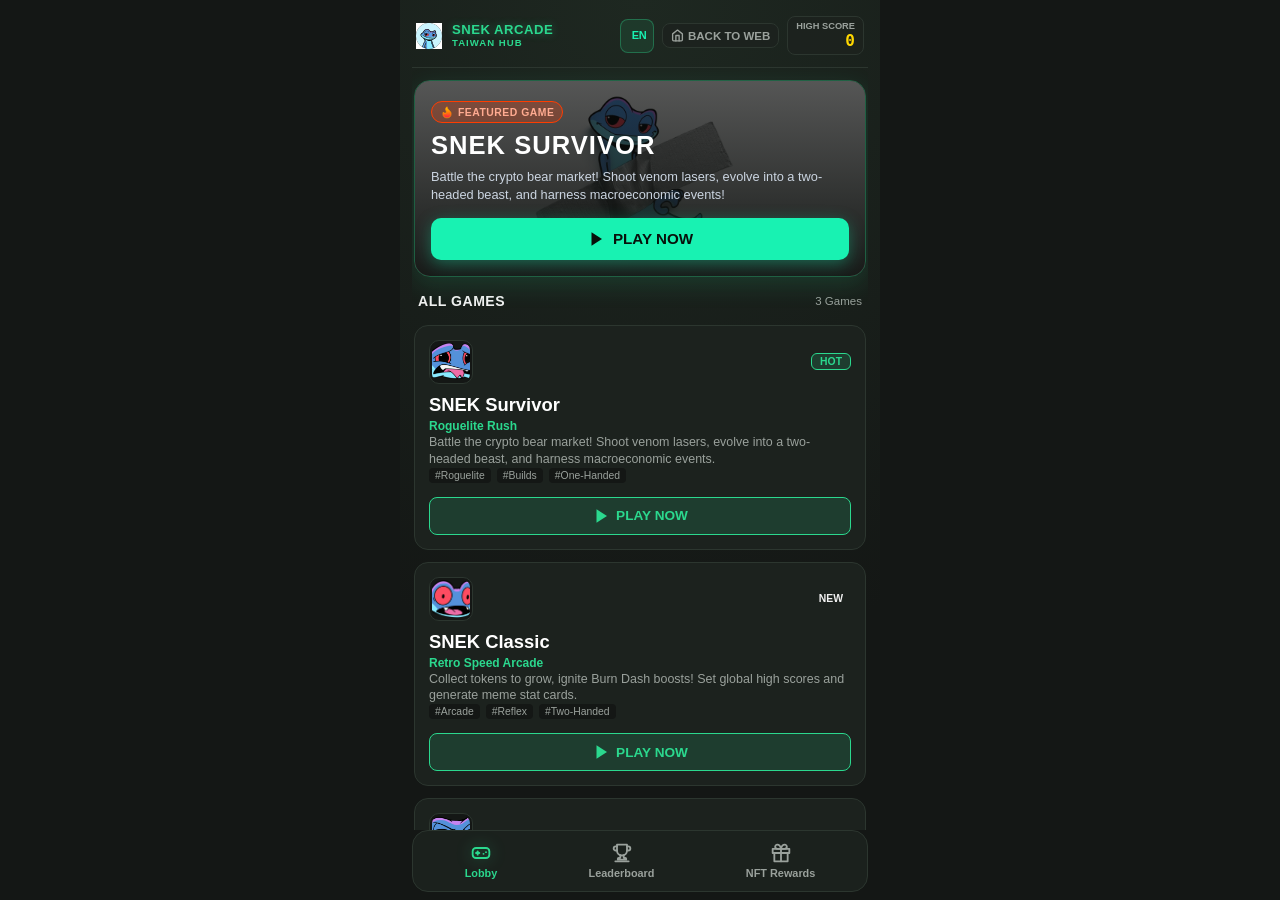
==== commit 5d909ad4: "deploy: build from Snek-Taiwan/web-game-code@c002390cf1c3b3c44ed5d5deecb23ef94d32b743 Snek-Taiwan/we" ====
--- a/index.html
+++ b/index.html
@@ -42,7 +42,7 @@
         anonymize_ip: true,
       });
     </script>
-    <script type="module" crossorigin src="./assets/index-BT5RlR7V.js"></script>
+    <script type="module" crossorigin src="./assets/index-HWnKNwbU.js"></script>
     <link rel="stylesheet" crossorigin href="./assets/index-D2gM2kUk.css">
   </head>
   <body>
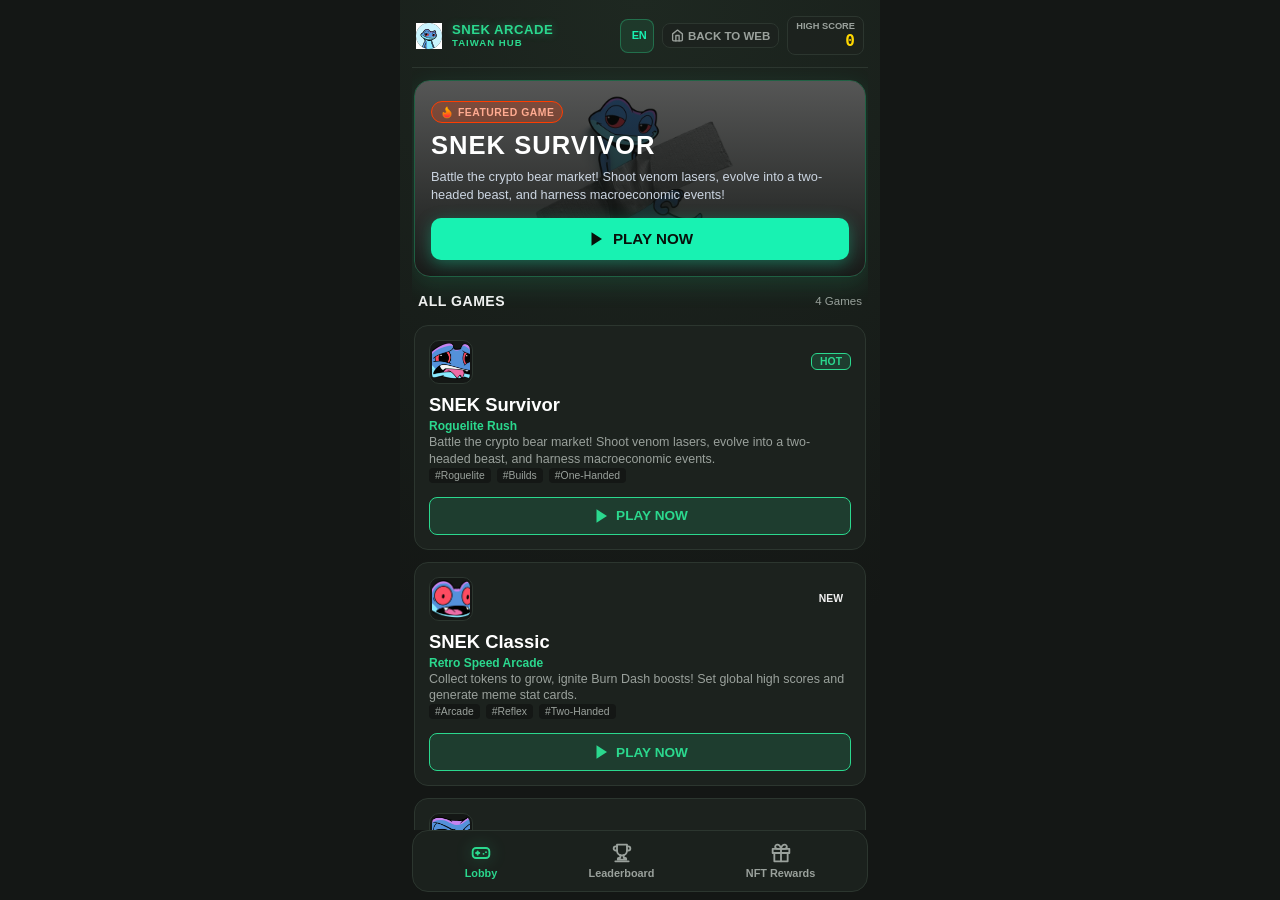
==== commit a9b0ef82: "deploy: build from Snek-Taiwan/web-game-code@bbb22eb0c2680997031469a99f75aa6fc5c34f64 Snek-Taiwan/we" ====
--- a/index.html
+++ b/index.html
@@ -42,8 +42,10 @@
         anonymize_ip: true,
       });
     </script>
-    <script type="module" crossorigin src="./assets/index-HWnKNwbU.js"></script>
-    <link rel="stylesheet" crossorigin href="./assets/index-D2gM2kUk.css">
+    <script type="module" crossorigin src="./assets/main-BYqP4Gzy.js"></script>
+    <link rel="modulepreload" crossorigin href="./assets/AnalyticsService-CYkeBi1G.js">
+    <link rel="modulepreload" crossorigin href="./assets/three-BjLfqrIE.js">
+    <link rel="stylesheet" crossorigin href="./assets/main-D2gM2kUk.css">
   </head>
   <body>
     <div id="app"></div>
--- a/assets/main-D2gM2kUk.css
+++ b/assets/main-D2gM2kUk.css
@@ -0,0 +1 @@
+:root{--bg-color:#141715;--surface-color:#1b211d;--surface-card:#1c221e;--surface-border:#2c362f;--surface-border-bright:#3e4c42;--primary-green:#2bd88e;--primary-glow:#2bd88e66;--accent-green:#18f2b2;--gold-color:gold;--danger-color:#ff1744;--fire-color:#ff3d00;--fire-glow:#ff3d0080;--text-main:#f0f0f0;--text-muted:#9aa19c;font-family:-apple-system,BlinkMacSystemFont,Segoe UI,Roboto,Helvetica,Arial,sans-serif}*{box-sizing:border-box;-webkit-user-select:none;user-select:none;-webkit-touch-callout:none;margin:0;padding:0}html,body{overscroll-behavior:none;background-color:var(--bg-color);width:100%;height:100dvh;max-height:100dvh;color:var(--text-main);overflow:hidden}body{justify-content:center;align-items:center;display:flex}#app{flex-direction:column;width:100%;min-width:0;max-width:min(100vw,480px);height:100dvh;display:flex;position:relative;overflow:hidden}.lobby-view{width:100%;height:100%;padding:max(8px, env(safe-area-inset-top)) 12px max(8px, env(safe-area-inset-bottom)) 12px;background:radial-gradient(circle at top,#1e2821 0%,#141715 70%);flex-direction:column;justify-content:space-between;display:flex}.lobby-header{border-bottom:1px solid var(--surface-border);flex-shrink:0;justify-content:space-between;align-items:center;width:100%;padding:8px 4px 12px;display:flex}.lobby-brand{color:inherit;cursor:pointer;-webkit-tap-highlight-color:#2bd88e33;align-items:center;gap:10px;text-decoration:none;transition:opacity .2s,transform .15s;display:flex}.lobby-brand:hover{opacity:.88;transform:translateY(-1px)}.lobby-brand:active{transform:scale(.97)}.brand-text-col{flex-direction:column;display:flex}.brand-badge{color:var(--primary-green);letter-spacing:1px;font-size:.6rem;font-weight:800}.lobby-header-right{flex-shrink:0;align-items:center;gap:8px;display:flex}.btn-back-website{background:var(--surface-card);border:1px solid var(--surface-border);color:var(--text-muted);white-space:nowrap;border-radius:8px;align-items:center;gap:4px;padding:5px 8px;font-size:.72rem;font-weight:700;text-decoration:none;transition:all .2s;display:inline-flex}.btn-back-website:hover{border-color:var(--primary-green);color:var(--accent-green);background:#2bd88e1f}.btn-back-website svg{flex-shrink:0}@media (width<=380px){.btn-back-website span{display:none}.btn-back-website{padding:5px 6px}}.lobby-user-stats{border:1px solid var(--surface-border);background:#1c221ebf;border-radius:8px;flex-direction:column;align-items:flex-end;padding:4px 8px;display:flex}.lobby-stat-label{color:var(--text-muted);font-size:.58rem;font-weight:700}.lobby-stat-val{color:var(--gold-color);font-family:monospace;font-size:1rem;font-weight:900}.lobby-scroll-content{-webkit-overflow-scrolling:touch;flex-direction:column;flex:1;gap:16px;min-height:0;padding:12px 2px;display:flex;overflow:hidden auto}.lobby-scroll-content::-webkit-scrollbar{width:4px}.lobby-scroll-content::-webkit-scrollbar-thumb{background:var(--surface-border);border-radius:4px}.lobby-hero-card{border:1px solid #2bd88e59;border-radius:16px;flex-shrink:0;width:100%;position:relative;overflow:hidden;box-shadow:0 8px 24px #2bd88e26}.hero-bg-wrapper{z-index:1;width:100%;height:100%;position:absolute;top:0;left:0}.hero-bg-img{object-fit:cover;filter:brightness(.4)saturate(1.2);width:100%;height:100%}.hero-overlay{background:linear-gradient(#14171533 0%,#141715f2 100%);width:100%;height:100%;position:absolute;top:0;left:0}.hero-content{z-index:2;flex-direction:column;gap:8px;padding:20px 16px 16px;display:flex;position:relative}.hero-pill{border:1px solid var(--fire-color);color:#ffab91;letter-spacing:.5px;background:#ff3d0040;border-radius:20px;align-items:center;gap:4px;width:fit-content;padding:3px 8px;font-size:.65rem;font-weight:900;display:inline-flex}.hero-pill svg{width:14px;height:14px}.hero-title{color:#fff;letter-spacing:1px;font-size:1.6rem;font-weight:900}.hero-desc{color:#cbd5e1;font-size:.8rem;line-height:1.4}.btn-hero-cta{background:var(--accent-green);color:#08110b;cursor:pointer;border:none;border-radius:10px;justify-content:center;align-items:center;gap:8px;margin-top:6px;padding:12px;font-size:.95rem;font-weight:900;transition:transform .1s,filter .15s;display:flex;box-shadow:0 4px 16px #18f2b259}.btn-hero-cta:active{transform:scale(.96)}.lobby-section-header{justify-content:space-between;align-items:center;padding:0 4px;display:flex}.section-title{color:var(--text-main);letter-spacing:.5px;font-size:.88rem;font-weight:800}.section-count{color:var(--text-muted);font-size:.72rem}.lobby-games-grid{flex-direction:column;gap:12px;padding-bottom:16px;display:flex}.game-card{background:var(--surface-card);border:1px solid var(--surface-border);cursor:pointer;border-radius:14px;flex-direction:column;gap:10px;padding:14px;transition:all .2s;display:flex}.game-card:hover{border-color:#2bd88e73}.game-card:active{transform:scale(.98)}.game-card.coming-soon{opacity:.85}.game-card-header{justify-content:space-between;align-items:center;display:flex}.game-card-icon{object-fit:cover;background:var(--bg-color);border:1px solid var(--surface-border);border-radius:10px;width:44px;height:44px;padding:2px}.game-card-badge{border-radius:6px;padding:2px 8px;font-size:.65rem;font-weight:900}.game-card-badge.hot{color:var(--primary-green);border:1px solid var(--primary-green);background:#2bd88e26}.game-card-badge.coming_soon{color:var(--text-muted);border:1px solid var(--surface-border-bright);background:#9aa19c1f}.game-card-title{color:#fff;font-size:1.15rem;font-weight:800}.game-card-subtitle{color:var(--primary-green);margin-top:-4px;font-size:.75rem;font-weight:600}.game-card-desc{color:var(--text-muted);font-size:.78rem;line-height:1.35}.game-card-tags{flex-wrap:wrap;gap:6px;display:flex}.game-tag{color:var(--text-muted);background:var(--bg-color);border-radius:4px;padding:2px 6px;font-size:.65rem}.game-card-footer{margin-top:4px}.btn-card-action{cursor:pointer;border:none;border-radius:8px;justify-content:center;align-items:center;gap:6px;width:100%;padding:9px;font-size:.85rem;font-weight:800;display:flex}.btn-card-action.btn-play{color:var(--primary-green);border:1px solid var(--primary-green);background:#2bd88e26}.btn-card-action.btn-soon{background:var(--surface-border);color:var(--text-muted);border:1px solid var(--surface-border-bright)}.lobby-bottom-bar{background:var(--surface-color);border:1px solid var(--surface-border);border-radius:16px;flex-shrink:0;justify-content:space-around;align-items:center;padding:8px 6px;display:flex}.lobby-tab-btn{color:var(--text-muted);cursor:pointer;background:0 0;border:none;border-radius:8px;flex-direction:column;align-items:center;gap:4px;padding:4px 16px;font-size:.68rem;font-weight:700;transition:all .15s;display:flex}.lobby-tab-btn svg{width:20px;height:20px}.lobby-tab-btn.active{color:var(--primary-green)}.lobby-tab-btn.active svg{filter:drop-shadow(0 0 8px var(--primary-glow))}.lobby-tab-btn:active{transform:scale(.92)}.lobby-info-modal p{color:#cbd5e1;text-align:left;font-size:.88rem;line-height:1.5}.game-view{width:100%;max-width:100%;height:100dvh;padding:max(8px, env(safe-area-inset-top)) 10px max(8px, env(safe-area-inset-bottom)) 10px;touch-action:none;flex-direction:column;justify-content:space-between;gap:8px;display:flex;overflow:hidden}.arcade-header{background:var(--surface-color);border:1px solid var(--surface-border);border-radius:12px;flex-wrap:nowrap;flex-shrink:0;justify-content:space-between;align-items:center;gap:6px;width:100%;padding:6px 10px;display:flex;overflow:hidden;box-shadow:0 4px 16px #00000080}.brand-section{flex-shrink:0;align-items:center;gap:6px;display:flex}.brand-meta-col{flex-direction:column;justify-content:center;align-items:flex-start;gap:2px;min-width:0;line-height:1.1;display:flex}.brand-logo{object-fit:contain;width:26px;height:26px}.brand-title{letter-spacing:.5px;color:var(--primary-green);text-shadow:0 0 8px var(--primary-glow);white-space:nowrap;font-size:.82rem;font-weight:900;line-height:1}.hud-stats{align-items:center;gap:8px;display:flex}.stat-item{flex-direction:column;align-items:center;display:flex}.stat-label{color:var(--text-muted);letter-spacing:.5px;font-size:.55rem;font-weight:700}.stat-value{color:#fff;font-family:monospace;font-size:1.05rem;font-weight:900;line-height:1.2}.stat-value.score{color:var(--primary-green);text-shadow:0 0 8px var(--primary-glow)}.stat-value.high-score{color:var(--gold-color)}@media (width<=360px){.stat-item.length-stat{display:none}}.hud-actions{flex-shrink:0;align-items:center;gap:6px;display:flex}.icon-btn{background:var(--surface-card);border:1px solid var(--surface-border);color:#fff;cursor:pointer;touch-action:manipulation;border-radius:8px;flex-shrink:0;justify-content:center;align-items:center;width:34px;height:34px;font-size:.95rem;transition:all .15s;display:flex}.icon-btn:active{background:var(--surface-border);transform:scale(.92)}.icon-btn.back-btn{border-color:var(--surface-border-bright);background:#1c221ecc}.icon-btn.back-btn:hover{border-color:var(--primary-green)}.icon-btn.lang-btn{letter-spacing:-.5px;color:var(--accent-green);background:#2bd88e1a;border-color:#2bd88e59;flex-shrink:0;width:34px;height:34px;padding:0;font-family:inherit;font-size:.72rem;font-weight:800}.icon-btn.lang-btn .svg-globe{width:19px;height:19px;stroke:var(--accent-green);transition:transform .25s,filter .2s}.icon-btn.lang-btn:hover .svg-globe{filter:drop-shadow(0 0 6px var(--primary-green));transform:rotate(20deg)scale(1.08)}.icon-btn.lang-btn:hover{border-color:var(--primary-green);box-shadow:0 0 8px var(--primary-glow);background:#2bd88e33}.svg-icon{transition:transform .15s,filter .15s;display:block}.icon-btn:hover .svg-icon,.icon-btn:active .svg-icon{filter:drop-shadow(0 0 6px var(--primary-green))}.icon-btn .svg-muted{color:#64748b}.turbo-boost-btn .svg-flame{filter:drop-shadow(0 0 10px #ff3d00b3);animation:1.8s ease-in-out infinite alternate flamePulse;display:block}@keyframes flamePulse{0%{filter:drop-shadow(0 0 6px #ff3d0080);transform:scale(.96)}to{filter:drop-shadow(0 0 14px #ff9100e6);transform:scale(1.06)}}body.is-pseudo-fullscreen{z-index:99999!important;background:#000!important;width:100vw!important;height:100dvh!important;position:fixed!important;inset:0!important;overflow:hidden!important}body.is-pseudo-fullscreen #app{width:100vw!important;max-width:none!important;height:100dvh!important;margin:0!important;padding:0!important}body.is-pseudo-fullscreen .game-view{padding:max(4px, env(safe-area-inset-top)) 6px max(4px, env(safe-area-inset-bottom)) 6px!important;height:100dvh!important}.canvas-container{flex:1;justify-content:center;align-items:center;width:100%;min-width:0;max-width:100%;min-height:0;display:flex;overflow:hidden}.canvas-wrapper{aspect-ratio:1;touch-action:none;background:#0f1310;border:1.5px solid #2bd88e40;border-radius:14px;width:100%;min-width:0;max-width:min(100%,440px);min-height:0;max-height:100%;position:relative;overflow:hidden;box-shadow:0 8px 30px #000000b3}.canvas-wrapper.survivor-wrapper{aspect-ratio:auto;border:1.5px solid #00e67659;border-radius:12px;width:100%;max-width:500px;height:100%;max-height:100%;position:relative;overflow:hidden;box-shadow:0 4px 24px #00e67626}.canvas-wrapper.moonrun-wrapper{aspect-ratio:440/560;max-width:min(100%,440px);max-height:min(100%,100dvh - 170px)}#game-canvas,#survivor-canvas,#moonrun-canvas{touch-action:none;width:100%;height:100%;display:block}.mobile-control-deck{flex-shrink:0;justify-content:space-between;align-items:center;width:100%;padding:4px 8px 8px;transition:opacity .2s,transform .2s;display:flex}.mobile-control-deck.deck-hidden{opacity:.15;pointer-events:none}.dpad-cross-container{flex-direction:column;justify-content:center;align-items:center;width:146px;height:146px;display:flex;position:relative}.dpad-cross-btn{-webkit-backdrop-filter:blur(8px);backdrop-filter:blur(8px);border:1px solid var(--surface-border);color:#fff;cursor:pointer;touch-action:none;background:#1c221ed9;justify-content:center;align-items:center;width:48px;height:48px;font-size:1.25rem;transition:background .1s,transform 80ms;display:flex}.dpad-cross-btn:active,.dpad-cross-btn.active{background:var(--primary-green);color:#000;box-shadow:0 0 16px var(--primary-glow);transform:scale(.92)}.dpad-up{border-radius:12px 12px 4px 4px}.dpad-down{border-radius:4px 4px 12px 12px}.dpad-middle-row{justify-content:center;align-items:center;width:100%;display:flex}.dpad-left{border-radius:12px 4px 4px 12px}.dpad-right{border-radius:4px 12px 12px 4px}.dpad-center-core{border:1px solid var(--surface-border);background:#141715f2;justify-content:center;align-items:center;width:48px;height:48px;display:flex}.turbo-btn-container{justify-content:center;align-items:center;padding-right:12px;display:flex}.turbo-boost-btn{border:2px solid var(--fire-color);width:90px;height:90px;box-shadow:0 0 16px var(--fire-glow);color:#fff;cursor:pointer;touch-action:none;background:radial-gradient(circle,#ff3d0059 0%,#1c221ef2 100%);border-radius:50%;flex-direction:column;justify-content:center;align-items:center;transition:transform 80ms,filter .15s;display:flex}.turbo-boost-btn:active,.turbo-boost-btn.active{background:var(--fire-color);transform:scale(.92);box-shadow:0 0 28px #ff3d00cc}.boost-text{letter-spacing:1px;color:#ffab91;margin-top:2px;font-size:.72rem;font-weight:900}.desktop-instructions{text-align:center;width:100%;color:var(--text-muted);justify-content:center;gap:12px;padding-bottom:4px;font-size:.75rem;display:none}.key-badge{background:var(--surface-card);color:#fff;border:1px solid var(--surface-border);border-radius:4px;padding:1px 5px;font-family:monospace;font-size:.7rem}@media (width>=769px){.desktop-instructions{display:flex}}.modal-overlay{-webkit-backdrop-filter:blur(8px);backdrop-filter:blur(8px);opacity:0;pointer-events:none;z-index:50;background:#0e110fe0;justify-content:center;align-items:center;width:100%;height:100%;padding:16px;transition:opacity .25s;display:flex;position:absolute;top:0;left:0}.modal-overlay.active{opacity:1;pointer-events:auto}.game-modal{background:var(--surface-color);text-align:center;border:1px solid #2bd88e66;border-radius:16px;flex-direction:column;gap:12px;width:100%;max-width:360px;max-height:96%;padding:20px 16px;display:flex;overflow-y:auto;box-shadow:0 12px 35px #0009}.modal-title{color:var(--danger-color);letter-spacing:1px;font-size:1.6rem;font-weight:900}.modal-title.new-record{color:var(--gold-color);text-shadow:0 0 12px #ffd70099}.modal-stats-grid{background:var(--bg-color);border:1px solid var(--surface-border);border-radius:10px;grid-template-columns:1fr 1fr;gap:8px;padding:12px;display:grid}.modal-stat-box{flex-direction:column;display:flex}.modal-stat-label{color:var(--text-muted);white-space:nowrap;text-overflow:ellipsis;max-width:100%;font-size:.7rem;overflow:hidden}.modal-stat-val{font-family:monospace;font-size:1.3rem;font-weight:900}.modal-stat-val.primary{color:var(--primary-green)}.modal-actions{flex-direction:column;gap:8px;display:flex}.btn-primary{background:var(--accent-green);color:#08110b;cursor:pointer;touch-action:manipulation;border:none;border-radius:10px;justify-content:center;align-items:center;gap:8px;padding:12px;font-size:1.05rem;font-weight:900;transition:transform .1s;display:flex}.btn-primary:active{transform:scale(.96)}.btn-secondary{background:var(--surface-card);color:#fff;border:1px solid var(--surface-border);cursor:pointer;touch-action:manipulation;border-radius:8px;justify-content:center;align-items:center;gap:6px;padding:9px;font-size:.85rem;font-weight:700;display:flex}.btn-secondary:active{background:var(--surface-border);transform:scale(.96)}.share-row{gap:8px;display:flex}.share-row .btn-secondary{flex:1}.victory-modal{background:radial-gradient(circle at 50% 10%,#231c0cfa,#0c1016fa);border:2px solid gold;max-width:400px;box-shadow:0 0 40px #ffd70073,inset 0 0 20px #ffd70026}.victory-crown-badge{filter:drop-shadow(0 0 16px #ffd700b3);margin-top:-6px;font-size:2.8rem;line-height:1;animation:2.4s ease-in-out infinite victoryCrownFloat}@keyframes victoryCrownFloat{0%,to{transform:translateY(0)scale(1)}50%{transform:translateY(-6px)scale(1.08)}}.victory-title{color:gold;text-shadow:0 0 16px #ffd700cc,0 0 32px #ff910080;letter-spacing:1.5px;margin:0;font-size:1.5rem}.victory-story-box{text-align:left;background:#ffd70014;border:1px solid #ffd70059;border-radius:12px;flex-direction:column;gap:8px;padding:12px 14px;display:flex}.story-badge{color:gold;letter-spacing:.5px;background:#ffd70033;border-radius:6px;align-self:flex-start;padding:2px 8px;font-size:.75rem;font-weight:800;display:inline-block}.story-desc{color:#f0f6fc;margin:0;font-size:.82rem;font-weight:500;line-height:1.55}.victory-share-btn{color:#0b0f14;background:linear-gradient(135deg,gold,#ff9100);border:none;font-weight:900;box-shadow:0 4px 18px #ffd70066}.victory-share-btn:hover{filter:brightness(1.1)}.survivor-hud-center{flex-direction:column;flex:1;gap:4px;min-width:60px;max-width:105px;margin:0 4px;display:flex}.bar-row{align-items:center;gap:6px;display:flex}.bar-tag{border-radius:3px;padding:1px 4px;font-size:.55rem;font-weight:900;line-height:1}.stage-pill{color:gold;letter-spacing:.5px;white-space:nowrap;background:#ffd70026;border:1px solid #ffd70066;border-radius:4px;padding:1px 5px;font-size:.52rem;font-weight:900}.bar-tag.hp-tag{color:#fff;background:#ff1744}.bar-tag.exp-tag{background:var(--primary-green);color:#000}.bar-tag.fever-tag{color:#000;background:#ff9100}.bar-tag.fever-tag.fever-active{color:#000;background:gold;animation:.5s infinite alternate fever-tag-pulse}@keyframes fever-tag-pulse{0%{transform:scale(1);box-shadow:0 0 4px #ff6d00}to{transform:scale(1.06);box-shadow:0 0 10px #ffea00}}.progress-track{background:var(--surface-card);border-radius:4px;flex:1;height:6px;position:relative;overflow:hidden}.progress-track.hp-track{border:1px solid #ffffff1f;border-radius:4px;height:12px;box-shadow:inset 0 1px 3px #00000080}.bar-val-text{letter-spacing:.3px;color:#fff;text-shadow:0 1px 2px #000000f2,0 0 3px #000000e6;pointer-events:none;z-index:2;-webkit-user-select:none;user-select:none;justify-content:center;align-items:center;width:100%;height:100%;font-family:inherit;font-size:.56rem;font-weight:900;line-height:1;display:flex;position:absolute;top:0;left:0}.bar-val-text.critical-low{color:#ff5252;text-shadow:0 0 6px #ff1744e6,0 1px 2px #000;animation:.6s infinite alternate hp-critical-pulse}@keyframes hp-critical-pulse{0%{opacity:.82;transform:scale(.97)}to{opacity:1;transform:scale(1.03)}}.progress-fill{height:100%;transition:width .15s}.progress-fill.hp-fill{background:linear-gradient(90deg,#ff1744,#ff5252)}.progress-fill.exp-fill{background:linear-gradient(90deg,#18f2b2,#5be399)}.progress-fill.fever-fill{background:linear-gradient(90deg,#ff9100,#ffea00)}.progress-fill.fever-fill.fever-burning{background:linear-gradient(90deg,#ff3d00,gold,#fff);animation:.4s infinite alternate fever-fire}@keyframes fever-fire{0%{filter:brightness()}to{filter:brightness(1.3)}}.macro-event-banner{z-index:20;pointer-events:none;-webkit-backdrop-filter:blur(8px);background:#141715f0;border:1.5px solid #ff1744;border-radius:8px;align-items:center;gap:8px;padding:5px 10px;transition:all .35s cubic-bezier(.16,1,.3,1);animation:.3s cubic-bezier(.16,1,.3,1) macroSlideDown;display:flex;position:absolute;top:8px;left:8px;right:8px;box-shadow:0 4px 20px #0009}.macro-event-banner.banner-intro{animation:.3s cubic-bezier(.16,1,.3,1) macroSlideDown}.macro-event-banner.banner-collapsed{border-width:1px;border-radius:13px;gap:6px;max-width:210px;height:26px;padding:2px 8px;animation:.35s cubic-bezier(.16,1,.3,1) macroCollapse;top:8px;left:auto;right:8px;box-shadow:0 2px 12px #00000073}@keyframes macroCollapse{0%{opacity:.85;transform:scale(1.08)}to{opacity:1;transform:scale(1)}}.macro-banner-icon.mini{border-radius:4px;width:18px;height:18px}.macro-name.mini{white-space:nowrap;text-overflow:ellipsis;max-width:110px;font-size:.68rem;font-weight:700;overflow:hidden}.macro-timer-pill.mini{border-radius:6px;padding:1px 5px;font-size:.6rem}@keyframes macroSlideDown{0%{opacity:0;transform:translateY(-24px)}to{opacity:1;transform:translateY(0)}}.macro-banner-icon{background:#0000004d;border:1px solid #ffffff26;border-radius:7px;flex-shrink:0;justify-content:center;align-items:center;width:28px;height:28px;display:flex}.macro-banner-content{flex-direction:column;flex:1;gap:1px;min-width:0;display:flex}.macro-banner-row{align-items:center;gap:6px;display:flex}.macro-pill{letter-spacing:.5px;text-transform:uppercase;color:#fff;background:#ffffff38;border-radius:4px;padding:1px 6px;font-size:.58rem;font-weight:900}.macro-name{color:#fff;font-size:.8rem;font-weight:800}.macro-timer-pill{color:#ffeb3b;font-variant-numeric:tabular-nums;background:#00000073;border:1px solid #ffeb3b59;border-radius:10px;margin-left:auto;padding:1px 6px;font-size:.7rem;font-weight:850}.macro-headline{color:#fff;text-shadow:0 1px 2px #000c;font-size:.73rem;font-weight:700;line-height:1.2}#levelup-modal{padding:12px 10px}.upgrade-modal{-webkit-backdrop-filter:blur(12px);backdrop-filter:blur(12px);scrollbar-width:none;-ms-overflow-style:none;text-align:center;background:#0e1420f5;border:1.5px solid #00e67680;border-radius:14px;gap:4px;width:95%;max-width:440px;max-height:96%;padding:12px 14px;overflow:hidden auto;box-shadow:0 16px 50px #000000e6,0 0 30px #00e67640}.upgrade-modal::-webkit-scrollbar{display:none}.upgrade-header-pill{color:#00e676;letter-spacing:.5px;background:#00e67626;border:1px solid #00e67699;border-radius:12px;margin:0 auto;padding:2px 10px;font-size:.78rem;font-weight:900;line-height:1.3;display:inline-block}.upgrade-modal-title{color:#fff;letter-spacing:.8px;margin:2px 0 6px;font-size:1.32rem;font-weight:900;line-height:1.25}.upgrade-cards-list{flex-direction:column;gap:10px;margin-top:6px;display:flex}.upgrade-card-btn{text-align:left;cursor:pointer;background:linear-gradient(135deg,#141c2cf2 0%,#0c121ef2 100%);border:1.5px solid #00e67659;border-radius:12px;align-items:center;gap:12px;padding:10px 14px;transition:all .18s;display:flex;box-shadow:0 4px 14px #00000080}.upgrade-card-btn:hover,.upgrade-card-btn:active{background:linear-gradient(135deg,#1e2c42fa 0%,#101a2afa 100%);border-color:#00e676;transform:translateY(-1px)scale(1.01);box-shadow:0 6px 20px #00e67659}.upgrade-card-icon-col{background:#00e6761f;border:1.5px solid #00e67666;border-radius:10px;flex-shrink:0;justify-content:center;align-items:center;width:48px;height:48px;display:flex}.upgrade-card-icon-col svg{width:32px;height:32px}.upgrade-card-info{flex:1;min-width:0}.upgrade-card-head{justify-content:space-between;align-items:center;gap:6px;min-width:0;line-height:1.25;display:flex}.upgrade-title{color:#fff;letter-spacing:.3px;white-space:nowrap;text-overflow:ellipsis;flex:1;min-width:0;font-size:1.15rem;font-weight:900;overflow:hidden}.upgrade-badge,.upgrade-cat{white-space:nowrap;border-radius:5px;flex-shrink:0;padding:2px 7px;font-size:.72rem;font-weight:800}.upgrade-badge.weapon,.upgrade-cat.weapon{color:#ff8a65;background:#ff3d0040;border:1px solid #ff572280}.upgrade-badge.stats,.upgrade-cat.stats{color:#80d8ff;background:#00b0ff40;border:1px solid #00b0ff80}.upgrade-badge.special,.upgrade-cat.special{color:gold;background:#ffd70040;border:1px solid #ffd70080}.upgrade-desc{color:#cbd5e1;margin-top:3px;font-size:.94rem;font-weight:600;line-height:1.42}.survivor-joystick-overlay{pointer-events:none;z-index:10;opacity:.32;flex-direction:column;justify-content:center;align-items:center;transition:opacity .25s;display:flex;position:absolute;bottom:24px;left:50%;transform:translate(-50%)}.survivor-joystick-overlay.active{opacity:.72}.survivor-joystick-overlay .joystick-base{-webkit-backdrop-filter:blur(4px);backdrop-filter:blur(4px);background:#0c121e40;border:1.5px solid #00e67640;border-radius:50%;justify-content:center;align-items:center;width:96px;height:96px;transition:transform .12s;display:flex;position:relative;box-shadow:0 0 16px #00e6761a,inset 0 0 12px #00e6760f}.survivor-joystick-overlay .joystick-base:after{content:"";pointer-events:none;border:1px dashed #ffffff29;border-radius:50%;width:58px;height:58px;position:absolute}.survivor-joystick-overlay.active .joystick-base{border-color:#00e6768c;box-shadow:0 0 20px #00e67640,inset 0 0 14px #00e6761f}.survivor-joystick-overlay .joystick-stick{-webkit-backdrop-filter:blur(2px);backdrop-filter:blur(2px);background:#00e67640;border:2px solid #ffffff8c;border-radius:50%;width:44px;height:44px;position:absolute;box-shadow:0 0 14px #00e67659}.survivor-joystick-overlay .joystick-stick:after{content:"";background:#ffffffb3;border-radius:50%;width:8px;height:8px;position:absolute;top:50%;left:50%;transform:translate(-50%,-50%);box-shadow:0 0 6px #00e67699}.survivor-joystick-overlay .joystick-hint{color:#ffffff80;text-shadow:0 1px 3px #000000e6;letter-spacing:.5px;margin-top:6px;font-size:.62rem;font-weight:700;transition:opacity .2s}.survivor-joystick-overlay.active .joystick-hint{opacity:0}.moonrun-touch-deck{gap:12px;width:100%;padding:8px 12px 12px;display:flex}.moonrun-steer-btn{-webkit-backdrop-filter:blur(8px);backdrop-filter:blur(8px);border:1.5px solid var(--surface-border);color:#fff;cursor:pointer;touch-action:none;background:#1c221ecc;border-radius:14px;flex:1;justify-content:center;align-items:center;gap:8px;height:68px;font-size:.95rem;font-weight:900;transition:transform 80ms,background .1s;display:flex}.moonrun-steer-btn:active,.moonrun-steer-btn.active{background:var(--primary-green);color:#000;box-shadow:0 0 16px var(--primary-glow);transform:scale(.96)}@media (width<=440px){.canvas-wrapper.survivor-wrapper{border-radius:10px;width:100%;max-width:100%;height:100%;max-height:100%}.arcade-header{flex-wrap:nowrap;gap:4px;padding:4px 6px}.brand-section{gap:3px;min-width:0}.brand-meta-col{gap:1px;min-width:0;max-width:68px}.brand-title{letter-spacing:-.2px;white-space:nowrap;text-overflow:ellipsis;font-size:.68rem;overflow:hidden}.stage-pill{padding:0 3px;font-size:.44rem;line-height:1.1}.hud-actions{flex-shrink:0;gap:4px}.icon-btn{flex-shrink:0;width:28px;height:28px}.icon-btn.lang-btn{width:28px;height:28px;padding:0}.icon-btn.lang-btn .svg-globe{width:16px;height:16px}.icon-btn.status-btn{gap:2px;height:26px;padding:1px 5px;width:auto!important}.icon-btn.status-btn .btn-text{font-size:.56rem}.icon-btn.status-btn svg{width:11px;height:11px}.hud-stats{gap:4px}.stat-label{font-size:.48rem}.stat-value{font-size:.85rem}.survivor-hud-center{gap:2px;min-width:45px;max-width:88px;margin:0 2px}.progress-track.hp-track{height:11px}.bar-val-text{letter-spacing:.1px;font-size:.5rem}.macro-event-banner{gap:6px;padding:4px 7px;top:5px;left:5px;right:5px}.macro-banner-icon{width:24px;height:24px}.macro-banner-icon svg{width:17px;height:17px}.macro-pill{padding:1px 4px;font-size:.5rem}.macro-name{font-size:.7rem}.macro-timer-pill{padding:1px 5px;font-size:.6rem}.macro-headline{font-size:.65rem}#levelup-modal{padding:8px 6px}.upgrade-modal{gap:3px;max-width:96%;padding:10px}.upgrade-header-pill{padding:2px 8px;font-size:.74rem}.upgrade-modal-title{margin:2px 0 4px;font-size:1.22rem}.upgrade-cards-list{gap:8px;margin-top:4px}.upgrade-card-btn{border-radius:10px;gap:10px;padding:9px 11px}.upgrade-card-icon-col{width:44px;height:44px}.upgrade-card-icon-col svg{width:28px;height:28px}.upgrade-title{font-size:1.1rem}.upgrade-badge{padding:2px 6px;font-size:.7rem}.upgrade-desc{color:#e2e8f0;margin-top:2px;font-size:.9rem;font-weight:600;line-height:1.38}}.boss-select-overlay{z-index:60;-webkit-backdrop-filter:blur(10px);backdrop-filter:blur(10px);touch-action:pan-y;overscroll-behavior:contain;background:#0a0e0ceb}.boss-select-modal{-webkit-overflow-scrolling:touch;touch-action:pan-y;overscroll-behavior:contain;box-sizing:border-box;background:#161c18;border:1px solid #2bd88e73;flex-direction:column;width:95%;max-width:440px;max-height:90vh;padding:16px 14px;display:flex;overflow:hidden auto;box-shadow:0 16px 40px #000000bf}.boss-select-header{text-align:center;flex-shrink:0;margin-bottom:12px}.boss-select-title{letter-spacing:.05em;color:var(--primary-green);text-transform:uppercase;font-size:1.15rem;font-weight:900}.boss-select-subtitle{color:var(--text-muted);margin-top:3px;font-size:.78rem}.boss-select-quickstart{flex-direction:column;flex-shrink:0;gap:8px;width:100%;margin-bottom:12px;display:flex}.btn-resume-checkpoint{color:#1a0f00;cursor:pointer;box-sizing:border-box;touch-action:manipulation;text-align:left;background:linear-gradient(135deg,#92400e 0%,#d97706 40%,#f59e0b 80%,#fbbf24 100%);border:2px solid gold;border-radius:12px;justify-content:space-between;align-items:center;width:100%;padding:11px 13px;transition:all .2s cubic-bezier(.16,1,.3,1);animation:2.2s ease-in-out infinite pulse-resume-checkpoint;display:flex;position:relative;box-shadow:0 4px 18px #f59e0b73,inset 0 1px #ffffff80}@keyframes pulse-resume-checkpoint{0%,to{box-shadow:0 4px 18px #f59e0b73,inset 0 1px #ffffff80,0 0 #f59e0b99}50%{box-shadow:0 6px 26px #f59e0bbf,inset 0 1px #ffffffb3,0 0 0 4px #f59e0b4d}}.btn-resume-checkpoint:hover{background:linear-gradient(135deg,#d97706 0%,#f59e0b 60%,#fde047 100%);border-color:#fde047;transform:translateY(-2px);box-shadow:0 8px 28px #f59e0ba6,inset 0 1px #ffffffb3}.btn-resume-checkpoint:active{transform:translateY(1px)scale(.98);box-shadow:0 2px 8px #f59e0b66}.resume-checkpoint-left{flex:1;align-items:center;gap:10px;min-width:0;display:flex}.resume-checkpoint-icon-badge{background:#1f1300;border:1px solid #ffd70099;border-radius:9px;flex-shrink:0;justify-content:center;align-items:center;width:38px;height:38px;display:flex;box-shadow:0 2px 8px #00000059}.resume-checkpoint-play-svg{fill:gold;filter:drop-shadow(0 0 6px #ffd700cc);width:17px;height:17px;margin-left:2px}.resume-checkpoint-content{flex-direction:column;gap:1px;min-width:0;display:flex}.resume-checkpoint-title{color:#1a0f00;letter-spacing:.03em;white-space:nowrap;text-overflow:ellipsis;text-shadow:0 1px #ffffff59;font-size:1.02rem;font-weight:900;line-height:1.2;overflow:hidden}.resume-checkpoint-desc{color:#1a0f00d9;white-space:nowrap;text-overflow:ellipsis;font-size:.72rem;font-weight:700;line-height:1.2;overflow:hidden}.resume-checkpoint-action-badge{color:gold;letter-spacing:.05em;background:#1a0f00;border:1px solid #ffd70066;border-radius:8px;flex-shrink:0;align-items:center;gap:4px;padding:6px 10px;font-size:.76rem;font-weight:900;display:flex;box-shadow:0 2px 6px #0000004d}.resume-checkpoint-arrow-svg{stroke:gold;stroke-width:2.8px;fill:none;stroke-linecap:round;stroke-linejoin:round;width:14px;height:14px;transition:transform .2s}.btn-resume-checkpoint:hover .resume-checkpoint-arrow-svg{transform:translate(3px)}.btn-new-run{color:#03180e;cursor:pointer;box-sizing:border-box;touch-action:manipulation;text-align:left;background:linear-gradient(135deg,#059669 0%,#10b981 50%,#00e676 100%);border:2px solid #00e676;border-radius:12px;justify-content:space-between;align-items:center;width:100%;padding:11px 13px;transition:all .2s cubic-bezier(.16,1,.3,1);animation:2.4s ease-in-out infinite pulse-new-run;display:flex;position:relative;box-shadow:0 4px 18px #00e67666,inset 0 1px #ffffff80}@keyframes pulse-new-run{0%,to{box-shadow:0 4px 18px #00e67666,inset 0 1px #ffffff80,0 0 #00e67699}50%{box-shadow:0 6px 26px #00e676b3,inset 0 1px #ffffffb3,0 0 0 4px #00e6764d}}.btn-new-run:hover{background:linear-gradient(135deg,#10b981 0%,#00e676 60%,#69f0ae 100%);border-color:#69f0ae;transform:translateY(-2px);box-shadow:0 8px 28px #00e67699,inset 0 1px #ffffffb3}.btn-new-run:active{transform:translateY(1px)scale(.98);box-shadow:0 2px 8px #00e67666}.new-run-left{flex:1;align-items:center;gap:10px;min-width:0;display:flex}.new-run-icon-badge{background:#041d11;border:1px solid #00e67680;border-radius:9px;flex-shrink:0;justify-content:center;align-items:center;width:38px;height:38px;display:flex;box-shadow:0 2px 8px #00000059}.new-run-play-svg{fill:#00e676;filter:drop-shadow(0 0 6px #00e676cc);width:17px;height:17px;margin-left:2px}.new-run-content{flex-direction:column;gap:1px;min-width:0;display:flex}.new-run-title{color:#03180e;letter-spacing:.03em;white-space:nowrap;text-overflow:ellipsis;text-shadow:0 1px #ffffff59;font-size:1.02rem;font-weight:900;line-height:1.2;overflow:hidden}.new-run-desc{color:#03180ed1;white-space:nowrap;text-overflow:ellipsis;font-size:.72rem;font-weight:700;line-height:1.2;overflow:hidden}.new-run-action-badge{color:#00e676;letter-spacing:.05em;background:#03180e;border:1px solid #00e67666;border-radius:8px;flex-shrink:0;align-items:center;gap:4px;padding:6px 10px;font-size:.76rem;font-weight:900;display:flex;box-shadow:0 2px 6px #0000004d}.new-run-arrow-svg{stroke:#00e676;stroke-width:2.8px;fill:none;stroke-linecap:round;stroke-linejoin:round;width:14px;height:14px;transition:transform .2s}.btn-new-run:hover .new-run-arrow-svg{transform:translate(3px)}@media (width<=440px){.btn-resume-checkpoint,.btn-new-run{border-radius:10px;padding:9px 11px}.resume-checkpoint-left,.new-run-left{gap:8px}.resume-checkpoint-icon-badge,.new-run-icon-badge{width:34px;height:34px}.resume-checkpoint-play-svg,.new-run-play-svg{width:15px;height:15px}.resume-checkpoint-title,.new-run-title{font-size:.96rem}.resume-checkpoint-desc,.new-run-desc{font-size:.68rem}.resume-checkpoint-action-badge,.new-run-action-badge{padding:5px 8px;font-size:.72rem}}.boss-grid-2col{box-sizing:border-box;touch-action:pan-y;grid-template-columns:repeat(2,minmax(0,1fr));gap:10px;width:100%;margin-top:4px;padding:4px 2px 14px;display:grid;overflow:hidden visible}.boss-card{border:1px solid var(--surface-border);cursor:pointer;text-align:center;touch-action:manipulation;background:#1c221ed9;border-radius:8px;outline:none;flex-direction:column;justify-content:space-between;align-items:center;padding:10px 8px;transition:transform .15s,background .15s,border-color .15s,box-shadow .15s;display:flex;position:relative}.boss-card.unlocked{background:#1c221ef2;border-color:#2bd88e73}.boss-card.unlocked:hover{border-color:var(--primary-green);background:#232d26fa;transform:translateY(-2px);box-shadow:0 4px 12px #2bd88e40}.boss-card.unlocked:active{transform:scale(.97)}.boss-card.locked{opacity:.55;filter:grayscale();cursor:not-allowed;border-color:#ffffff0f}.boss-card.final-boss.unlocked{border-color:#ffd70099;box-shadow:0 0 10px #ffd7002e}.boss-card.final-boss.unlocked:hover{border-color:gold;box-shadow:0 0 16px #ffd70059}.boss-card-media{justify-content:center;align-items:center;width:100%;height:72px;margin-bottom:4px;display:flex;overflow:hidden}.boss-card-img{object-fit:contain;max-width:100%;max-height:100%;transition:transform .15s}.boss-card.locked .boss-card-img{filter:brightness(0)contrast(200%)}.boss-card-meta{flex-direction:column;align-items:center;gap:3px;width:100%;display:flex}.boss-card-stage{color:var(--text-muted);background:#ffffff14;border-radius:3px;padding:1px 5px;font-size:.64rem;font-weight:700}.boss-card-names{flex-direction:column;align-items:center;gap:1px;width:100%;display:flex;overflow:hidden}.boss-name-zh{color:var(--text-main);white-space:nowrap;text-overflow:ellipsis;max-width:100%;font-size:.84rem;font-weight:800;overflow:hidden}.boss-name-en{color:var(--text-muted);white-space:nowrap;text-overflow:ellipsis;text-transform:uppercase;letter-spacing:.02em;max-width:100%;font-size:.68rem;font-weight:600;overflow:hidden}.boss-card.final-boss .boss-name-zh{color:gold}.boss-card-badge{text-transform:uppercase;border-radius:3px;margin-top:2px;padding:2px 6px;font-size:.64rem;font-weight:700}.boss-card-badge.defeated{color:var(--primary-green);background:#2bd88e38;border:1px solid #2bd88e59}.boss-card-badge.locked{color:var(--text-muted);background:#9aa19c1f}.status-btn{color:#00e676;cursor:pointer;touch-action:manipulation;white-space:nowrap;background:#00e67624;border:1px solid #00e67666;border-radius:6px;flex-shrink:0;justify-content:center;align-items:center;gap:3px;min-width:0;height:32px;padding:2px 7px;font-size:.68rem;font-weight:700;transition:all .15s;display:inline-flex;width:auto!important}.status-btn .btn-text{letter-spacing:-.2px;font-size:.65rem;line-height:1}.status-btn svg{flex-shrink:0;width:13px;height:13px}.status-btn:hover{color:#fff;background:#00e67647}.player-status-overlay{z-index:70;-webkit-backdrop-filter:blur(12px);backdrop-filter:blur(12px);touch-action:pan-y;overscroll-behavior:contain;background:#080c0af0}.status-modal-card{background:#0c1410;border:1.5px solid #00e676;border-radius:14px;flex-direction:column;width:95%;max-width:440px;max-height:85vh;display:flex;overflow:hidden;box-shadow:0 10px 30px #00e67633}.status-modal-header{border-bottom:1px solid #00e67633;justify-content:space-between;align-items:center;gap:8px;padding:10px 14px;display:flex}.status-modal-title{color:#00e676;letter-spacing:.2px;margin:0;font-size:.95rem;font-weight:800;line-height:1.2}.status-pills{gap:6px;margin-top:4px;display:flex}.status-pill{color:#00e676;background:#00e67626;border-radius:10px;padding:2px 8px;font-size:.72rem;font-weight:700}.status-close-icon{color:#898;cursor:pointer;touch-action:manipulation;background:0 0;border:none;border-radius:6px;padding:4px 8px;font-size:1.2rem}.status-close-icon:hover{color:#fff;background:#ffffff1a}.status-modal-body{-webkit-overflow-scrolling:touch;touch-action:pan-y;flex-direction:column;flex:1;gap:16px;padding:14px 16px;display:flex;overflow-y:auto}.status-section-title{color:#a0b0a0;text-transform:uppercase;letter-spacing:.5px;margin:0 0 8px;font-size:.85rem;font-weight:700}.status-stats-grid{grid-template-columns:repeat(3,1fr);gap:6px;display:grid}.status-stat-box{background:#ffffff08;border:1px solid #00e6761f;border-radius:8px;flex-direction:column;padding:6px 8px;display:flex}.stat-name{color:#898;font-size:.68rem}.stat-num{color:#fff;margin-top:2px;font-size:.88rem;font-weight:800}.hp-val{color:#ff5252}.dmg-val{color:gold}.spd-val{color:#40c4ff}.def-val{color:#69f0ae}.mag-val{color:#b388ff}.crit-val{color:#ffab40}.regen-val{color:#69f0ae}.kill-val,.time-val{color:#fff}.status-skills-grid{flex-direction:column;gap:8px;display:flex}.status-skill-card{background:#ffffff0a;border:1px solid #00e67633;border-radius:8px;flex-direction:column;gap:5px;padding:8px 10px;display:flex}.status-skill-card.skill-max{background:#ffd7000a;border-color:#ffd70080}.skill-card-top{align-items:center;gap:8px;display:flex}.skill-icon-wrap{justify-content:center;align-items:center;width:28px;height:28px;display:flex}.skill-main-info{flex:1}.skill-title-row{justify-content:space-between;align-items:center;display:flex}.skill-title{color:#fff;font-size:.82rem;font-weight:700}.skill-level-tag{color:#00e676;font-size:.7rem;font-weight:800}.skill-level-tag.max-tag{color:gold}.skill-badge{color:#898;font-size:.62rem}.skill-progress-bar{background:#ffffff1a;border-radius:2px;width:100%;height:4px;overflow:hidden}.skill-progress-fill{background:#00e676;border-radius:2px;height:100%}.skill-max .skill-progress-fill{background:gold}.skill-desc-text{color:#b0c0b0;font-size:.72rem;line-height:1.3}.status-empty-skills{color:#898;text-align:center;padding:16px;font-size:.8rem}.status-modal-footer{border-top:1px solid #00e67633;justify-content:center;padding:10px 16px;display:flex}.status-resume-btn{color:#05140b;cursor:pointer;touch-action:manipulation;background:#00e676;border:none;border-radius:8px;width:100%;padding:10px;font-size:.95rem;font-weight:800}.status-resume-btn:hover{background:#00c853}
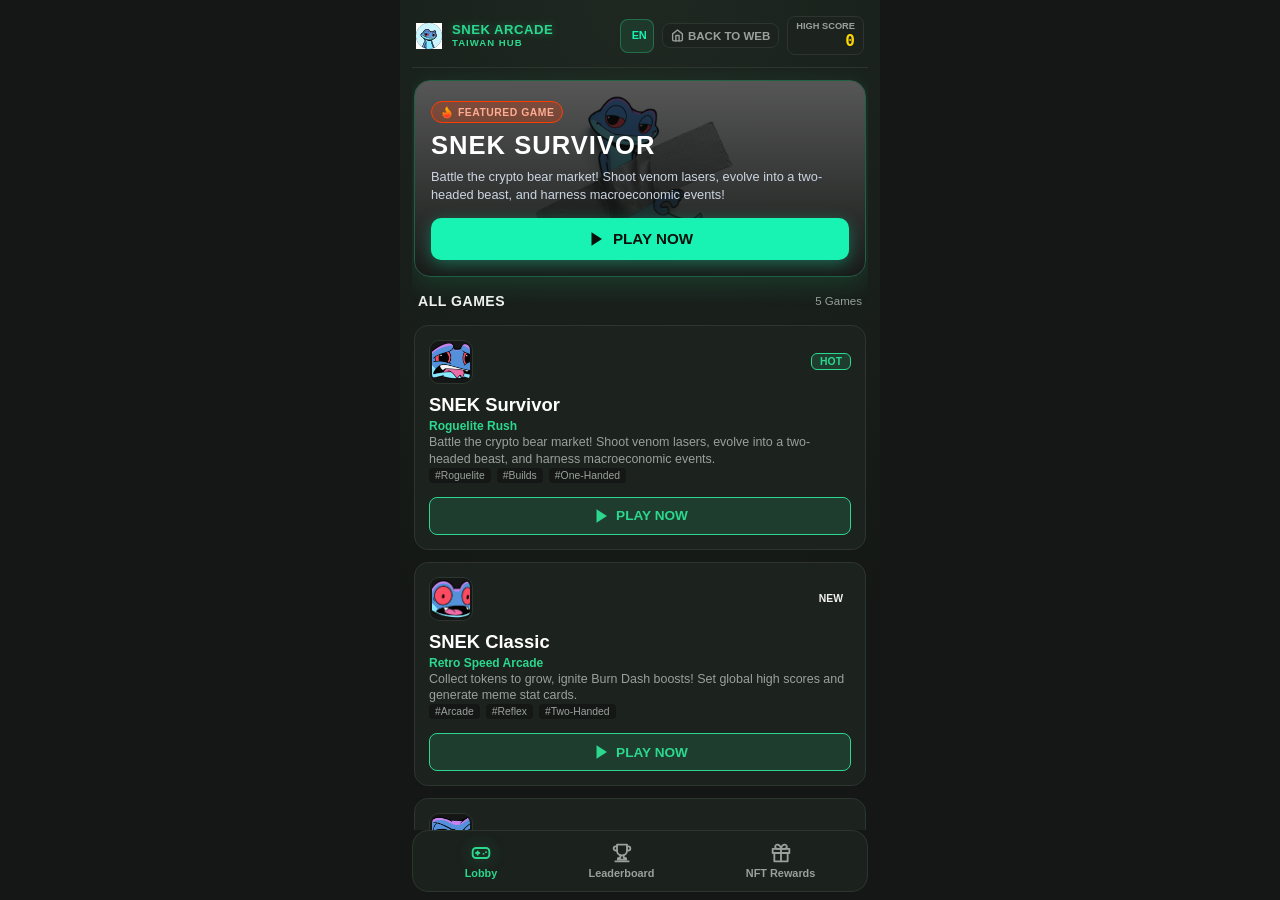
==== commit eba1447f: "deploy: build from Snek-Taiwan/web-game-code@ec62329e70730b6dec90d05ab01a370b6b72f8f3 Snek-Taiwan/we" ====
--- a/index.html
+++ b/index.html
@@ -42,7 +42,7 @@
         anonymize_ip: true,
       });
     </script>
-    <script type="module" crossorigin src="./assets/main-BYqP4Gzy.js"></script>
+    <script type="module" crossorigin src="./assets/main-DUHIOCse.js"></script>
     <link rel="modulepreload" crossorigin href="./assets/AnalyticsService-CYkeBi1G.js">
     <link rel="modulepreload" crossorigin href="./assets/three-BjLfqrIE.js">
     <link rel="stylesheet" crossorigin href="./assets/main-D2gM2kUk.css">
